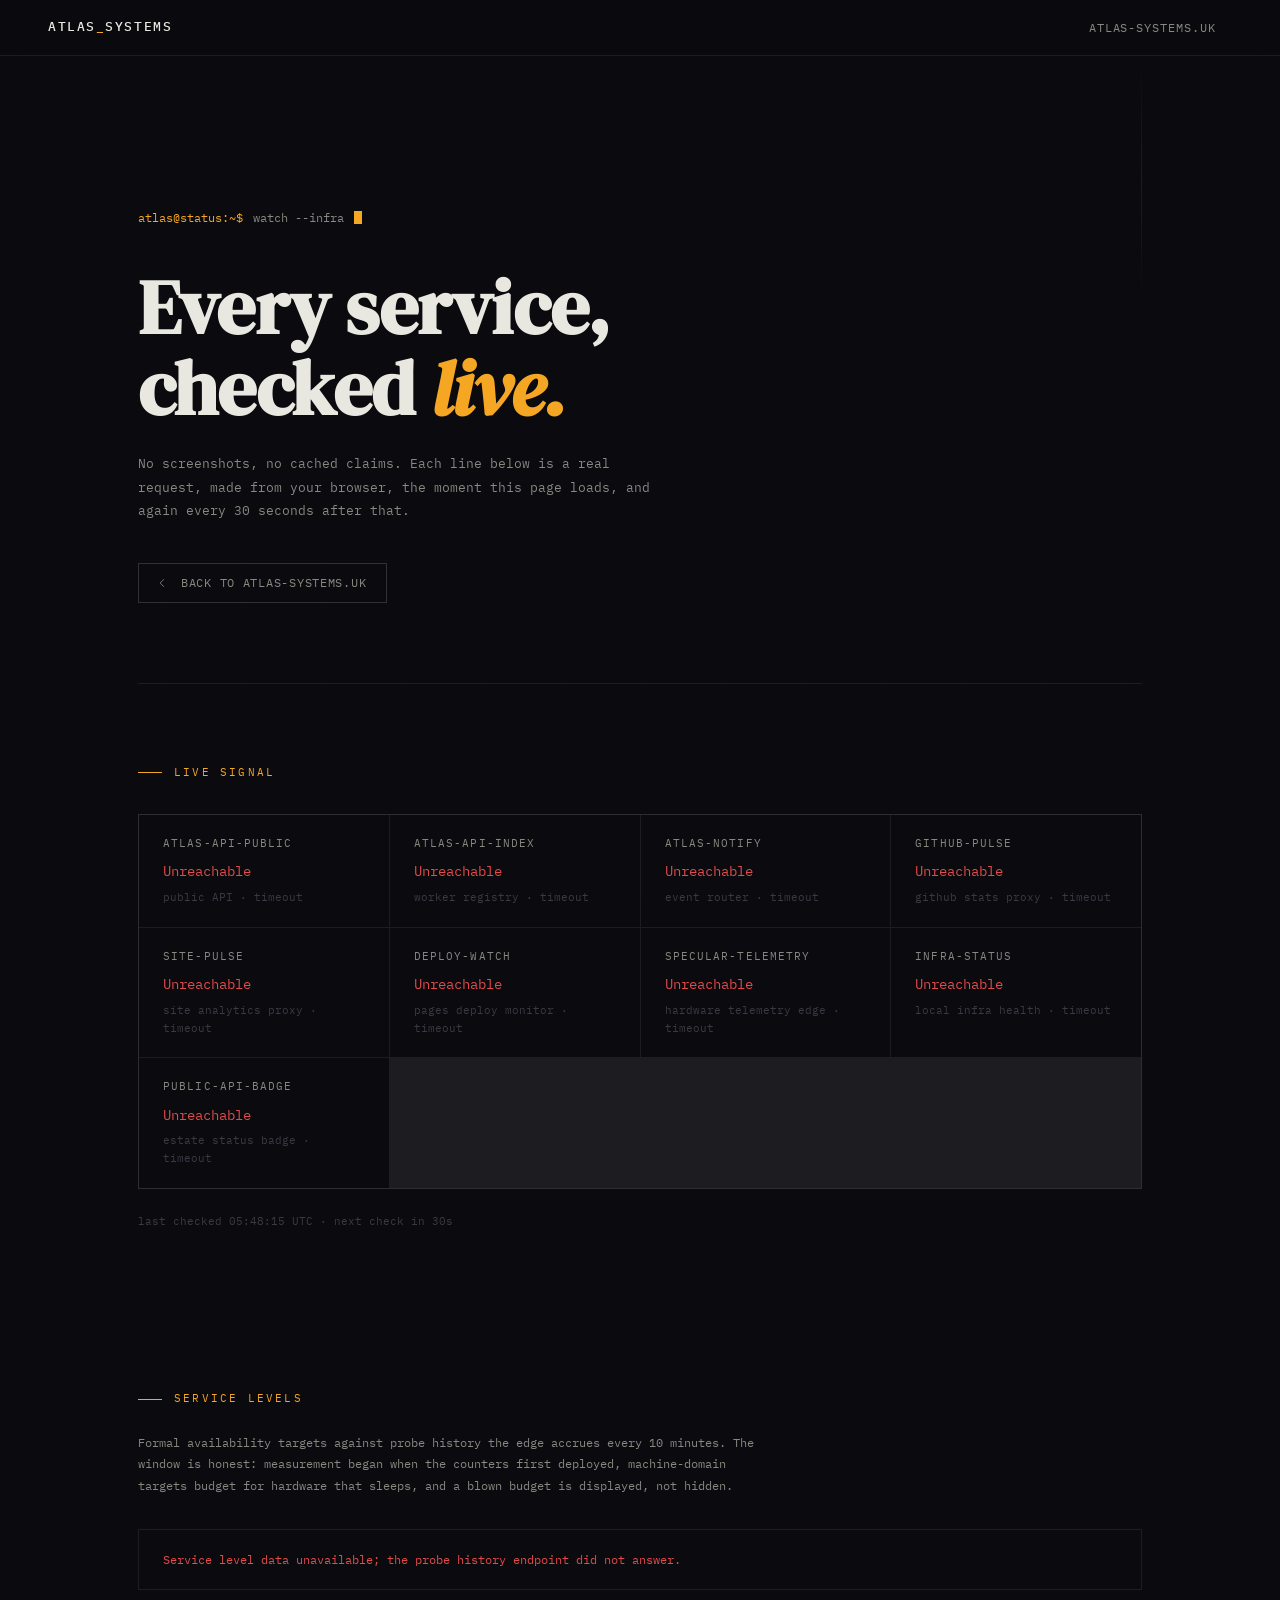
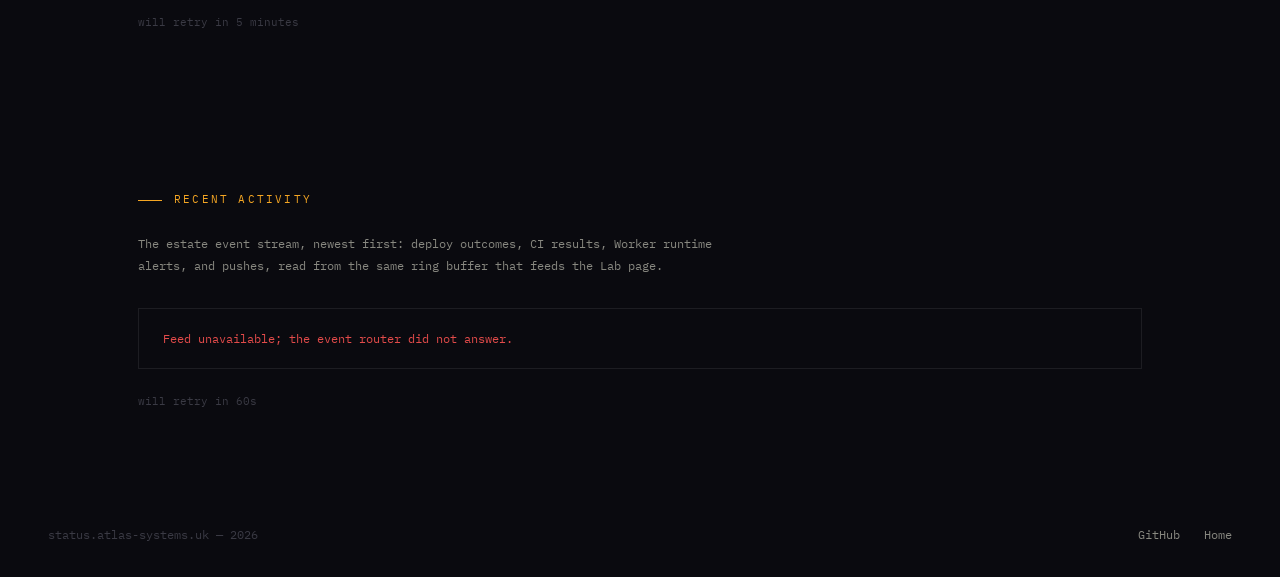
==== index.html @ 11c225ed "Add SLO error budget section and estate activity feed" ====
<!DOCTYPE html>
<html lang="en">
<head>
<meta charset="UTF-8">
<meta name="viewport" content="width=device-width, initial-scale=1.0">
<meta name="description" content="Live status for every Atlas Systems service, checked in your browser, right now.">
<meta name="theme-color" content="#0a0a0f">
<link rel="icon" type="image/png" href="https://raw.githubusercontent.com/AtlasReaper311/AtlasReaper311/main/atlas-icon-dark-32.png">
<title>Atlas Systems // status</title>
<link rel="preconnect" href="https://fonts.googleapis.com">
<link rel="preconnect" href="https://fonts.gstatic.com" crossorigin>
<link href="https://fonts.googleapis.com/css2?family=IBM+Plex+Mono:wght@400;500&family=DM+Serif+Display:ital@0;1&display=swap" rel="stylesheet">
<style>
  *, *::before, *::after { box-sizing: border-box; margin: 0; padding: 0; }

  :root {
    --bg:        #0a0a0f;
    --bg-1:      #111118;
    --bg-2:      #1a1a24;
    --border:    rgba(255,255,255,0.08);
    --border-hi: rgba(255,255,255,0.16);
    --text:      #e8e8e0;
    --text-dim:  #888880;
    --text-faint:#3a3a44;
    --accent:    #f5a623;
    --green:     #4ade80;
    --red:       #e24b4a;
    --mono:      'IBM Plex Mono', monospace;
    --serif:     'DM Serif Display', Georgia, serif;
    --nav-h:     56px;
  }

  html { scroll-behavior: smooth; }

  body {
    background: var(--bg);
    color: var(--text);
    font-family: var(--mono);
    font-size: 14px;
    line-height: 1.6;
    min-height: 100vh;
    overflow-x: hidden;
  }

  /* ── NAV (identical to atlas-systems.uk) ─────── */
  nav {
    position: fixed;
    top: 0; left: 0; right: 0;
    height: var(--nav-h);
    background: rgba(10,10,15,0.85);
    backdrop-filter: blur(12px);
    -webkit-backdrop-filter: blur(12px);
    border-bottom: 1px solid var(--border);
    display: flex;
    align-items: center;
    justify-content: space-between;
    padding: 0 clamp(1.5rem, 5vw, 3rem);
    z-index: 100;
  }

  .nav-wordmark {
    font-family: var(--mono);
    font-weight: 500;
    font-size: 13px;
    letter-spacing: 0.12em;
    color: var(--text);
    text-decoration: none;
    text-transform: uppercase;
  }
  .nav-wordmark span { color: var(--accent); }

  .nav-links { display: flex; gap: 0; list-style: none; }
  .nav-links a {
    display: block;
    padding: 0.35rem 1rem;
    font-size: 12px;
    letter-spacing: 0.08em;
    text-transform: uppercase;
    color: var(--text-dim);
    text-decoration: none;
    transition: color 0.15s;
    position: relative;
  }
  .nav-links a::after {
    content: '';
    position: absolute;
    bottom: -1px; left: 50%; right: 50%;
    height: 1px;
    background: var(--accent);
    transition: left 0.2s, right 0.2s;
  }
  .nav-links a:hover { color: var(--text); }
  .nav-links a:hover::after { left: 1rem; right: 1rem; }

  /* ── MAIN LAYOUT ──────────────────────────────── */
  main {
    max-width: 1100px;
    margin: 0 auto;
    padding: 0 clamp(1.5rem, 5vw, 3rem);
  }

  /* ── HERO (same rhythm as the homepage hero) ──── */
  .hero {
    padding-top: calc(var(--nav-h) + 6rem);
    padding-bottom: 5rem;
    border-bottom: 1px solid var(--border);
    position: relative;
  }
  .hero::after {
    content: '';
    position: absolute;
    top: 0; right: 0;
    width: 1px;
    height: 40%;
    background: linear-gradient(to bottom, transparent, var(--border), transparent);
    pointer-events: none;
  }

  .terminal-line {
    display: flex;
    align-items: center;
    gap: 0.6rem;
    font-size: 12px;
    color: var(--text-dim);
    margin-bottom: 2.5rem;
  }
  .terminal-prompt { color: var(--accent); }
  .cursor {
    display: inline-block;
    width: 8px; height: 13px;
    background: var(--accent);
    vertical-align: middle;
    animation: blink 1.1s step-end infinite;
    margin-left: 1px;
  }
  @keyframes blink { 0%,100%{opacity:1} 50%{opacity:0} }
  @media (prefers-reduced-motion: reduce) { .cursor { animation: none; } }

  .hero-heading {
    font-family: var(--serif);
    font-size: clamp(2.8rem, 6vw, 5rem);
    line-height: 1.05;
    letter-spacing: -0.01em;
    color: var(--text);
    margin-bottom: 1.5rem;
  }
  .hero-heading em { font-style: italic; color: var(--accent); }

  .hero-sub {
    max-width: 540px;
    font-size: 13px;
    color: var(--text-dim);
    line-height: 1.8;
    margin-bottom: 2.5rem;
  }

  .btn {
    display: inline-flex;
    align-items: center;
    gap: 0.5rem;
    padding: 0.6rem 1.25rem;
    font-family: var(--mono);
    font-size: 12px;
    letter-spacing: 0.06em;
    text-transform: uppercase;
    text-decoration: none;
    border: 1px solid var(--border-hi);
    color: var(--text-dim);
    transition: all 0.15s;
  }
  .btn:hover { color: var(--text); background: var(--bg-1); }
  .btn svg { width: 14px; height: 14px; stroke: currentColor; fill: none; stroke-width: 1.5; stroke-linecap: round; stroke-linejoin: round; }

  /* ── SECTION ──────────────────────────────────── */
  .section { padding: 5rem 0; }

  .section-label {
    font-size: 11px;
    letter-spacing: 0.2em;
    text-transform: uppercase;
    color: var(--accent);
    margin-bottom: 1.5rem;
    display: flex;
    align-items: center;
    gap: 0.75rem;
  }
  .section-label::before {
    content: '';
    display: inline-block;
    width: 24px;
    height: 1px;
    background: var(--accent);
  }

  /* ── SIGNAL GRID (same component as the homepage's Live signal) ── */
  .signal-bar {
    display: grid;
    grid-template-columns: repeat(auto-fit, minmax(220px, 1fr));
    gap: 1px;
    background: var(--border);
    border: 1px solid var(--border);
    margin-top: 2rem;
  }
  .signal-cell { background: var(--bg); padding: 1.25rem 1.5rem; }
  .signal-label {
    font-size: 11px;
    letter-spacing: 0.1em;
    text-transform: uppercase;
    color: var(--text-dim);
    margin-bottom: 0.5rem;
  }
  .signal-value { font-size: 14px; font-family: var(--mono); transition: color 0.2s; }
  .signal-value.checking { color: var(--text-dim); }
  .signal-value.ok { color: var(--green); }
  .signal-value.fail { color: var(--red); }
  .signal-caption { font-size: 11px; color: var(--text-faint); margin-top: 0.4rem; }

  .status-footnote {
    margin-top: 1.5rem;
    font-size: 11px;
    color: var(--text-faint);
  }

  /* ── SECTION INTRO (shared by the two sections below) ── */
  .section-intro {
    max-width: 620px;
    font-size: 12px;
    color: var(--text-dim);
    line-height: 1.8;
  }

  /* ── SERVICE LEVELS (SLO / error budget) ──────── */
  .slo-grid { border: 1px solid var(--border); margin-top: 2rem; background: var(--bg); }
  .slo-row {
    display: grid;
    grid-template-columns: minmax(180px, 1.4fr) 80px 130px minmax(170px, 1fr) minmax(150px, 1fr);
    gap: 1rem;
    align-items: center;
    padding: 1rem 1.5rem;
    border-bottom: 1px solid var(--border);
  }
  .slo-row:last-child { border-bottom: none; }
  .slo-row.head {
    background: var(--bg-1);
    font-size: 11px;
    letter-spacing: 0.1em;
    text-transform: uppercase;
    color: var(--text-dim);
    padding-top: 0.6rem;
    padding-bottom: 0.6rem;
  }
  .slo-name { font-size: 13px; color: var(--text); display: block; }
  .slo-sub { display: block; font-size: 11px; color: var(--text-faint); }
  .slo-note-line { display: block; font-size: 11px; color: var(--text-faint); margin-top: 0.35rem; max-width: 260px; }
  .slo-num { font-size: 13px; }
  .slo-num.ok { color: var(--green); }
  .slo-num.warn { color: var(--accent); }
  .slo-num.blown { color: var(--red); }
  .slo-num-cell { display: flex; flex-direction: column; }
  .slo-budget-cell { display: flex; flex-direction: column; gap: 6px; }
  .slo-track { height: 6px; border: 1px solid var(--border); background: var(--bg-1); position: relative; }
  .slo-fill { position: absolute; top: 0; bottom: 0; left: 0; background: var(--green); }
  .slo-fill.warn { background: var(--accent); }
  .slo-fill.blown { background: var(--red); }
  .slo-window { font-size: 11px; color: var(--text-faint); }
  .slo-loading { padding: 1.25rem 1.5rem; font-size: 12px; color: var(--text-faint); }
  .slo-cell-label { display: none; }
  @media (max-width: 760px) {
    .slo-row { grid-template-columns: 1fr; gap: 0.6rem; padding: 1rem 1.25rem; }
    .slo-row.head { display: none; }
    .slo-cell-label {
      display: block;
      font-size: 10px;
      letter-spacing: 0.1em;
      text-transform: uppercase;
      color: var(--text-faint);
      margin-bottom: 2px;
    }
  }

  /* ── RECENT ACTIVITY (atlas-notify ring buffer) ── */
  .activity-feed { border: 1px solid var(--border); margin-top: 2rem; background: var(--bg); }
  .activity-row {
    display: flex;
    gap: 0.9rem;
    align-items: baseline;
    padding: 0.8rem 1.5rem;
    border-bottom: 1px solid var(--border);
  }
  .activity-row:last-child { border-bottom: none; }
  .activity-dot {
    width: 7px; height: 7px;
    border-radius: 50%;
    flex: none;
    align-self: center;
    background: var(--text-faint);
  }
  .activity-dot.success { background: var(--green); }
  .activity-dot.warning { background: var(--accent); }
  .activity-dot.failure { background: var(--red); }
  .activity-time { flex: none; width: 84px; font-size: 11px; color: var(--text-faint); }
  .activity-tag {
    flex: none;
    font-size: 10px;
    letter-spacing: 0.06em;
    text-transform: uppercase;
    color: var(--text-dim);
    border: 1px solid var(--border);
    padding: 1px 6px;
  }
  .activity-text { font-size: 12px; color: var(--text-dim); min-width: 0; overflow-wrap: anywhere; }
  .activity-text strong { color: var(--text); font-weight: 500; }
  .activity-empty, .activity-error { padding: 1.25rem 1.5rem; font-size: 12px; color: var(--text-faint); }
  .activity-error { color: var(--red); }
  @media (max-width: 680px) {
    .activity-row { flex-wrap: wrap; }
    .activity-time { width: auto; }
  }

  /* ── FOOTER (identical to the homepage footer) ── */
  footer {
    padding: 2rem 0;
    display: flex;
    align-items: center;
    justify-content: space-between;
    flex-wrap: wrap;
    gap: 1rem;
    padding-left: clamp(1.5rem,5vw,3rem);
    padding-right: clamp(1.5rem,5vw,3rem);
  }
  .footer-left { font-size: 12px; color: var(--text-faint); }
  .footer-links { display: flex; gap: 1.5rem; list-style: none; }
  .footer-links a { font-size: 12px; color: var(--text-dim); text-decoration: none; transition: color 0.15s; }
  .footer-links a:hover { color: var(--text); }

  /* ── AMBIENT GRID (identical to the homepage) ─── */
  body::before {
    content: '';
    position: fixed;
    inset: 0;
    background-image:
      linear-gradient(var(--text-faint) 1px, transparent 1px),
      linear-gradient(90deg, var(--text-faint) 1px, transparent 1px);
    background-size: 80px 80px;
    opacity: 0.03;
    pointer-events: none;
    z-index: 0;
  }
  main, nav, footer { position: relative; z-index: 1; }

  @media (max-width: 680px) {
    .nav-links { display: none; }
    .hero { padding-top: calc(var(--nav-h) + 3.5rem); }
  }
  @media (max-width: 420px) {
    .hero-heading { font-size: 2.2rem; }
  }
</style>
</head>
<body>

<nav>
  <a href="https://atlas-systems.uk" class="nav-wordmark">Atlas<span>_</span>Systems</a>
  <ul class="nav-links">
    <li><a href="https://atlas-systems.uk">atlas-systems.uk</a></li>
  </ul>
</nav>

<main>
  <section class="hero">
    <div class="terminal-line">
      <span class="terminal-prompt">atlas@status:~$</span>
      <span id="cmd"></span><span class="cursor"></span>
    </div>

    <h1 class="hero-heading">Every service,<br>checked <em>live.</em></h1>

    <p class="hero-sub">
      No screenshots, no cached claims. Each line below is a real request, made from your browser, the moment this page loads, and again every 30 seconds after that.
    </p>

    <a href="https://atlas-systems.uk" class="btn">
      <svg viewBox="0 0 24 24"><polyline points="8 6 2 12 8 18"/></svg>
      Back to atlas-systems.uk
    </a>
  </section>

  <section class="section">
    <div class="section-label">Live signal</div>
    <div class="signal-bar" id="statusGrid"></div>
    <p class="status-footnote" id="footerNote">connecting…</p>
  </section>

  <section class="section">
    <div class="section-label">Service levels</div>
    <p class="section-intro">
      Formal availability targets against probe history the edge accrues every 10 minutes.
      The window is honest: measurement began when the counters first deployed, machine-domain
      targets budget for hardware that sleeps, and a blown budget is displayed, not hidden.
    </p>
    <div class="slo-grid" id="sloGrid">
      <div class="slo-loading">loading service levels…</div>
    </div>
    <p class="status-footnote" id="sloNote">reading probe history…</p>
  </section>

  <section class="section">
    <div class="section-label">Recent activity</div>
    <p class="section-intro">
      The estate event stream, newest first: deploy outcomes, CI results, Worker runtime
      alerts, and pushes, read from the same ring buffer that feeds the Lab page.
    </p>
    <div class="activity-feed" id="activityFeed">
      <div class="activity-empty">loading events…</div>
    </div>
    <p class="status-footnote" id="activityNote">reading event buffer…</p>
  </section>
</main>

<footer>
  <div class="footer-left">status.atlas-systems.uk &mdash; <span id="footer-year"></span></div>
  <ul class="footer-links">
    <li><a href="https://github.com/AtlasReaper311" target="_blank" rel="noopener">GitHub</a></li>
    <li><a href="https://atlas-systems.uk">Home</a></li>
  </ul>
</footer>

<script>
document.getElementById('footer-year').textContent = new Date().getFullYear();

const FALLBACK_SERVICES = [
  { name: "atlas-api-public", sub: "public API", url: "https://api.atlas-systems.uk/v1" },
  { name: "atlas-api-index", sub: "worker registry", url: "https://api.atlas-systems.uk/" },
  { name: "atlas-notify", sub: "event router", url: "https://api.atlas-systems.uk/notify/health" },
  { name: "github-pulse", sub: "github stats proxy", url: "https://api.atlas-systems.uk/pulse" },
  { name: "site-pulse", sub: "site analytics proxy", url: "https://api.atlas-systems.uk/site-pulse/health" },
  { name: "deploy-watch", sub: "pages deploy monitor", url: "https://api.atlas-systems.uk/deploy-watch/latest" },
  { name: "specular-telemetry", sub: "hardware telemetry edge", url: "https://api.atlas-systems.uk/specular" },
  { name: "infra-status", sub: "local infra health", url: "https://api.atlas-systems.uk/v1/infra/status" },
  { name: "public-api-badge", sub: "estate status badge", url: "https://api.atlas-systems.uk/v1/badge/status" }
];

let SERVICES = [...FALLBACK_SERVICES];

async function loadServicesFromRegistry() {
  try {
    const res = await fetch("https://api.atlas-systems.uk/v1/registry", {
      cache: "no-store"
    });

    if (!res.ok) return;

    const data = await res.json();

    const candidates = Array.isArray(data.services)
      ? data.services
      : Array.isArray(data.workers)
        ? data.workers
        : Array.isArray(data.registry)
          ? data.registry
          : [];

    const discovered = candidates
      .map((svc) => {
        const name = svc.name || svc.id || svc.service;
        const metaUrl = svc.meta_url || svc.metaUrl;
        const healthUrl = svc.health_url || svc.healthUrl;
        const url = healthUrl || metaUrl || svc.url;

        if (!name || !url) return null;

        return {
          name,
          sub: svc.description || svc.layer || "registry service",
          url
        };
      })
      .filter(Boolean);

    if (discovered.length > 0) {
      SERVICES = discovered;
    }
  } catch {
    SERVICES = [...FALLBACK_SERVICES];
  }
}

const reducedMotion = window.matchMedia("(prefers-reduced-motion: reduce)").matches;
const cmdEl = document.getElementById("cmd");
const gridEl = document.getElementById("statusGrid");
const noteEl = document.getElementById("footerNote");
const COMMAND = "watch --infra";

function typeCommand(callback) {
  if (reducedMotion) { cmdEl.textContent = COMMAND; callback(); return; }
  let i = 0;
  const interval = setInterval(() => {
    cmdEl.textContent = COMMAND.slice(0, ++i);
    if (i >= COMMAND.length) { clearInterval(interval); setTimeout(callback, 200); }
  }, 45);
}

function buildGrid() {
  gridEl.innerHTML = SERVICES.map((svc, i) => `
    <div class="signal-cell">
      <div class="signal-label">${svc.name}</div>
      <div class="signal-value checking" id="val-${i}">checking…</div>
      <div class="signal-caption" id="cap-${i}">${svc.sub}</div>
    </div>
  `).join("");
}

async function checkService(svc, i) {
  const valEl = document.getElementById("val-" + i);
  const capEl = document.getElementById("cap-" + i);
  const start = performance.now();
  try {
    const controller = new AbortController();
    const timeout = setTimeout(() => controller.abort(), 6000);
    const res = await fetch(svc.url, { signal: controller.signal, cache: "no-store" });
    clearTimeout(timeout);
    const ms = Math.round(performance.now() - start);
    if (res.ok) {
      valEl.textContent = "Operational";
      valEl.className = "signal-value ok";
      capEl.textContent = `${svc.sub} · ${ms}ms`;
    } else {
      valEl.textContent = "Unreachable";
      valEl.className = "signal-value fail";
      capEl.textContent = `${svc.sub} · HTTP ${res.status}`;
    }
  } catch {
    valEl.textContent = "Unreachable";
    valEl.className = "signal-value fail";
    capEl.textContent = `${svc.sub} · timeout`;
  }
}

async function runChecks() {
  await Promise.all(SERVICES.map((svc, i) => checkService(svc, i)));
  const now = new Date();
  noteEl.textContent = `last checked ${now.toUTCString().slice(17, 25)} UTC · next check in 30s`;
}

typeCommand(async () => {
  await loadServicesFromRegistry();
  buildGrid();
  runChecks();
  setInterval(runChecks, 30000);
});


/* .................................................................. */
/* Service levels: error budget burn-down.                            */
/* Targets come from /slo.json (this repo, tunable without touching   */
/* the Worker); counters come from /v1/slo (per-day ok/total buckets  */
/* accrued by atlas-api-public every 10 minutes). The maths happens   */
/* here because both inputs arrive labelled: the window, the start    */
/* date, and every bucket are in the response, so nothing is hidden.  */
/* .................................................................. */

const SLO_API = "https://api.atlas-systems.uk/v1/slo";
const SLO_CONFIG_URL = "/slo.json";
const SLO_POLL_MS = 300000;

const sloGridEl = document.getElementById("sloGrid");
const sloNoteEl = document.getElementById("sloNote");
let sloConfig = null;
let lastSloRendered = false;

function sloLabelled(className, labelText) {
  const cell = document.createElement("div");
  cell.className = className;
  const label = document.createElement("span");
  label.className = "slo-cell-label";
  label.textContent = labelText;
  cell.appendChild(label);
  return cell;
}

function sloValue(cell, text, className) {
  const value = document.createElement("span");
  value.className = className;
  value.textContent = text;
  cell.appendChild(value);
  return value;
}

function sloHeader() {
  const head = document.createElement("div");
  head.className = "slo-row head";
  const labels = ["service", "target", "actual", "error budget", "window"];
  for (const text of labels) {
    const cell = document.createElement("div");
    cell.textContent = text;
    head.appendChild(cell);
  }
  return head;
}

function budgetClass(remaining) {
  if (remaining <= 0) return "blown";
  if (remaining <= 25) return "warn";
  return "ok";
}

function sloRow(cfg, comp, windowDays) {
  const row = document.createElement("div");
  row.className = "slo-row";

  const nameCell = document.createElement("div");
  const name = document.createElement("span");
  name.className = "slo-name";
  name.textContent = cfg.id;
  nameCell.appendChild(name);
  const sub = document.createElement("span");
  sub.className = "slo-sub";
  sub.textContent = cfg.sub;
  nameCell.appendChild(sub);
  if (cfg.note) {
    const note = document.createElement("span");
    note.className = "slo-note-line";
    note.textContent = cfg.note;
    nameCell.appendChild(note);
  }
  row.appendChild(nameCell);

  const targetCell = sloLabelled("slo-num-cell", "target");
  sloValue(targetCell, cfg.target_pct + "%", "slo-num");
  row.appendChild(targetCell);

  const actualCell = sloLabelled("slo-num-cell", "actual");
  const budgetCell = sloLabelled("slo-budget-cell", "error budget");
  const windowCell = sloLabelled("slo-num-cell", "window");

  if (!comp || !comp.total) {
    sloValue(actualCell, "no data yet", "slo-window");
    sloValue(budgetCell, "accrual begins on the next probe pass", "slo-window");
    sloValue(windowCell, "0 of " + windowDays + " days", "slo-window");
  } else {
    const actualPct = (comp.ok / comp.total) * 100;
    const actualClass = actualPct >= cfg.target_pct ? "ok" : "blown";
    sloValue(actualCell, actualPct.toFixed(2) + "%", "slo-num " + actualClass);
    if (Number.isFinite(comp.avg_ms)) {
      sloValue(actualCell, "avg probe " + comp.avg_ms + "ms", "slo-sub");
    }

    /* Budget maths over the observed window: allowed failures are    */
    /* (1 - target) of all probes taken; what is left of that         */
    /* allowance is the remaining budget. Negative means exhausted,   */
    /* and negative is displayed as plainly as healthy.               */
    const allowedBad = comp.total * (1 - cfg.target_pct / 100);
    const actualBad = comp.total - comp.ok;
    let remaining;
    if (allowedBad > 0) {
      remaining = ((allowedBad - actualBad) / allowedBad) * 100;
    } else {
      remaining = actualBad === 0 ? 100 : -100;
    }

    const track = document.createElement("div");
    track.className = "slo-track";
    const fill = document.createElement("div");
    fill.className = "slo-fill " + budgetClass(remaining);
    fill.style.width = Math.max(0, Math.min(100, remaining)) + "%";
    track.appendChild(fill);
    budgetCell.appendChild(track);
    const budgetText = remaining <= 0
      ? "exhausted (" + Math.round(remaining) + "%)"
      : Math.round(remaining) + "% remaining";
    sloValue(budgetCell, budgetText, "slo-num " + budgetClass(remaining));

    const windowText = comp.days_observed >= windowDays
      ? windowDays + " day window"
      : comp.days_observed + " of " + windowDays + " days · since " + comp.first_day;
    sloValue(windowCell, windowText, "slo-window");
  }

  row.appendChild(actualCell);
  row.appendChild(budgetCell);
  row.appendChild(windowCell);
  return row;
}

function renderSlo(data) {
  sloGridEl.innerHTML = "";
  sloGridEl.appendChild(sloHeader());
  const windowDays = data.window_days || sloConfig.window_days;
  for (const cfg of sloConfig.services) {
    const comp = data.components ? data.components[cfg.component] : null;
    sloGridEl.appendChild(sloRow(cfg, comp, windowDays));
  }
  lastSloRendered = true;
  sloNoteEl.textContent = data.measuring_since
    ? "counters accrue every 10 minutes at the edge · measuring since " + String(data.measuring_since).slice(0, 10)
    : "no probe history yet · counters begin with the next edge cron pass";
}

async function pollSlo() {
  try {
    if (!sloConfig) {
      const cfgRes = await fetch(SLO_CONFIG_URL, { cache: "no-store" });
      if (!cfgRes.ok) throw new Error("config " + cfgRes.status);
      sloConfig = await cfgRes.json();
    }
    const res = await fetch(SLO_API, { cache: "no-store" });
    if (!res.ok) throw new Error("api " + res.status);
    renderSlo(await res.json());
  } catch {
    if (lastSloRendered) {
      sloNoteEl.textContent = "data stale; last successful read kept on screen";
      return;
    }
    sloGridEl.innerHTML = "";
    const err = document.createElement("div");
    err.className = "activity-error";
    err.textContent = "Service level data unavailable; the probe history endpoint did not answer.";
    sloGridEl.appendChild(err);
    sloNoteEl.textContent = "will retry in 5 minutes";
  }
}

pollSlo();
setInterval(pollSlo, SLO_POLL_MS);

/* .................................................................. */
/* Recent activity: the atlas-notify ring buffer, newest first.       */
/* Same store the Lab page's Failure feed reads; this view shows all  */
/* levels rather than filtering to warnings and failures. Fifty is    */
/* the endpoint's page ceiling, which suits a recent-activity view;   */
/* older entries fall off and Discord remains the archive.            */
/* .................................................................. */

const ACTIVITY_API = "https://api.atlas-systems.uk/notify/recent";
const ACTIVITY_LIMIT = 50;
const ACTIVITY_POLL_MS = 60000;
const ACTIVITY_LEVELS = { success: true, info: true, warning: true, failure: true };

const activityFeedEl = document.getElementById("activityFeed");
const activityNoteEl = document.getElementById("activityNote");
let lastActivityRendered = false;

function relTime(iso) {
  const t = Date.parse(iso);
  if (!Number.isFinite(t)) return "";
  const diff = Date.now() - t;
  if (diff < 60000) return "just now";
  if (diff < 3600000) return Math.floor(diff / 60000) + "m ago";
  if (diff < 86400000) return Math.floor(diff / 3600000) + "h ago";
  return Math.floor(diff / 86400000) + "d ago";
}

function renderActivity(events) {
  activityFeedEl.innerHTML = "";
  if (!events.length) {
    const empty = document.createElement("div");
    empty.className = "activity-empty";
    empty.textContent = "No events in the recent buffer.";
    activityFeedEl.appendChild(empty);
    return;
  }
  for (const e of events) {
    const row = document.createElement("div");
    row.className = "activity-row";

    const dot = document.createElement("span");
    dot.className = "activity-dot " + (ACTIVITY_LEVELS[e.level] ? e.level : "info");
    row.appendChild(dot);

    const time = document.createElement("span");
    time.className = "activity-time";
    time.textContent = relTime(e.ts);
    time.title = e.ts || "";
    row.appendChild(time);

    const tag = document.createElement("span");
    tag.className = "activity-tag";
    tag.textContent = [e.dialect, e.event].filter(Boolean).join(" · ") || "event";
    row.appendChild(tag);

    const text = document.createElement("span");
    text.className = "activity-text";
    const title = document.createElement("strong");
    title.textContent = e.title || "(untitled event)";
    text.appendChild(title);
    if (e.message) {
      text.appendChild(document.createTextNode(" " + e.message));
    }
    row.appendChild(text);

    activityFeedEl.appendChild(row);
  }
}

async function pollActivity() {
  try {
    const res = await fetch(
      ACTIVITY_API + "?limit=" + ACTIVITY_LIMIT + "&t=" + Date.now(),
      { cache: "no-store" }
    );
    if (!res.ok) throw new Error("feed " + res.status);
    const data = await res.json();
    const events = Array.isArray(data.events) ? data.events : [];
    renderActivity(events);
    lastActivityRendered = true;
    const buffered = Number.isFinite(data.total) ? data.total : events.length;
    activityNoteEl.textContent =
      "showing " + events.length + " of " + buffered + " buffered events · refreshes every 60s";
  } catch {
    if (lastActivityRendered) {
      activityNoteEl.textContent = "feed stale; last successful read kept on screen";
      return;
    }
    activityFeedEl.innerHTML = "";
    const err = document.createElement("div");
    err.className = "activity-error";
    err.textContent = "Feed unavailable; the event router did not answer.";
    activityFeedEl.appendChild(err);
    activityNoteEl.textContent = "will retry in 60s";
  }
}

pollActivity();
setInterval(pollActivity, ACTIVITY_POLL_MS);
</script>
</body>
</html>
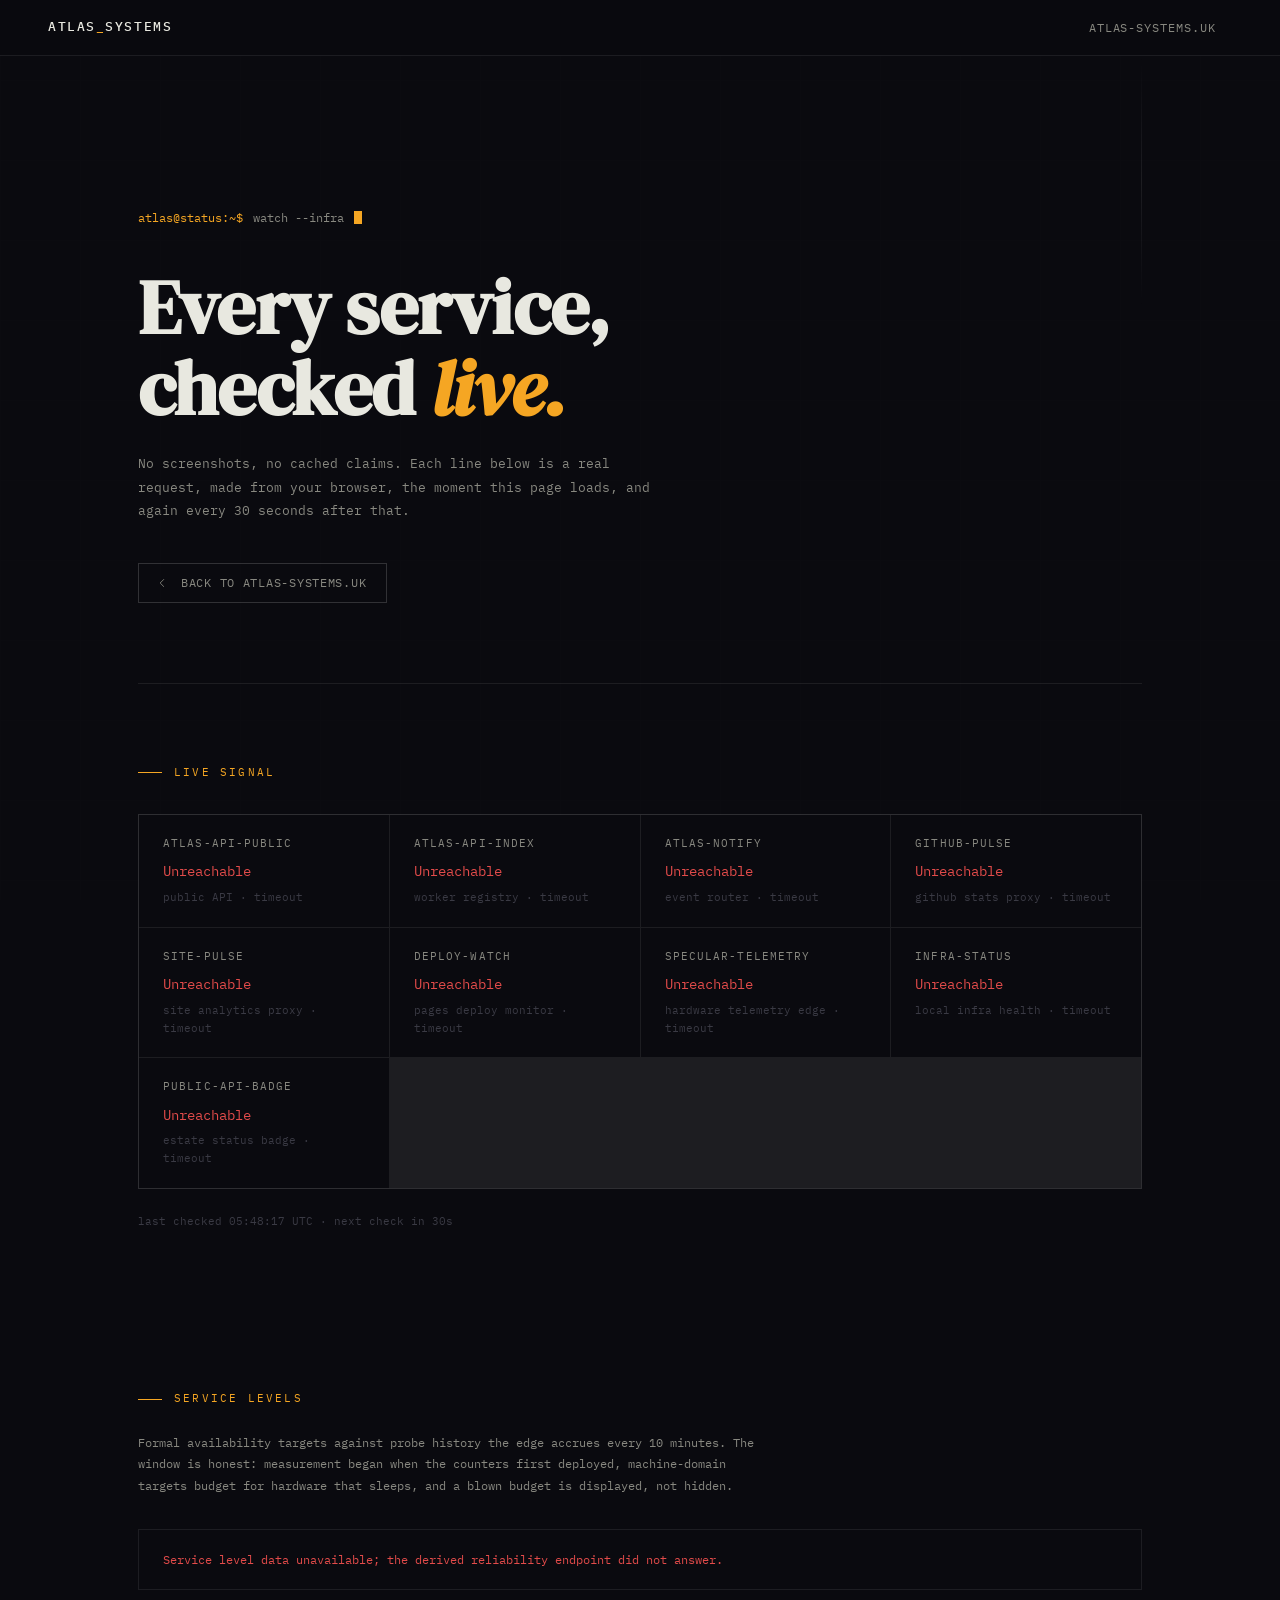
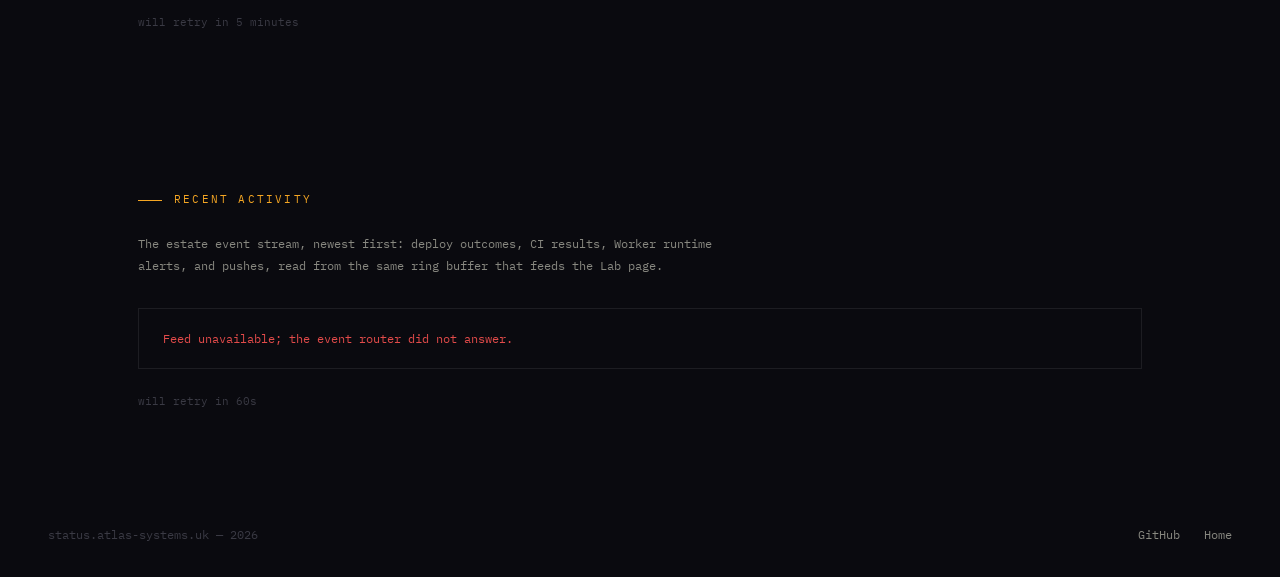
==== commit 0b5164b8: "feat: render derived reliability verdicts on the service-levels grid Calculation authority moves to " ====
--- a/index.html
+++ b/index.html
@@ -262,6 +262,9 @@
   .slo-fill { position: absolute; top: 0; bottom: 0; left: 0; background: var(--green); }
   .slo-fill.warn { background: var(--accent); }
   .slo-fill.blown { background: var(--red); }
+  .slo-fill.muted { background: var(--border); }
+  .slo-num.muted { color: var(--text-faint); }
+  .slo-state { text-transform: lowercase; }
   .slo-window { font-size: 11px; color: var(--text-faint); }
   .slo-loading { padding: 1.25rem 1.5rem; font-size: 12px; color: var(--text-faint); }
   .slo-cell-label { display: none; }
@@ -401,7 +404,7 @@
     <div class="slo-grid" id="sloGrid">
       <div class="slo-loading">loading service levels…</div>
     </div>
-    <p class="status-footnote" id="sloNote">reading probe history…</p>
+    <p class="status-footnote" id="sloNote" role="status">reading derived reliability…</p>
   </section>
 
   <section class="section">
@@ -551,177 +554,12 @@
 
 
 /* .................................................................. */
-/* Service levels: error budget burn-down.                            */
-/* Targets come from /slo.json (this repo, tunable without touching   */
-/* the Worker); counters come from /v1/slo (per-day ok/total buckets  */
-/* accrued by atlas-api-public every 10 minutes). The maths happens   */
-/* here because both inputs arrive labelled: the window, the start    */
-/* date, and every bucket are in the response, so nothing is hidden.  */
+/* Service levels moved to js/reliability.js: the page now renders    */
+/* derived verdicts from /v1/reliability instead of recomputing       */
+/* budgets client-side, so the estate has one budget calculation.     */
+/* slo.json remains the row configuration and is generated from the   */
+/* canonical policy in atlas-infra.                                   */
 /* .................................................................. */
-
-const SLO_API = "https://api.atlas-systems.uk/v1/slo";
-const SLO_CONFIG_URL = "/slo.json";
-const SLO_POLL_MS = 300000;
-
-const sloGridEl = document.getElementById("sloGrid");
-const sloNoteEl = document.getElementById("sloNote");
-let sloConfig = null;
-let lastSloRendered = false;
-
-function sloLabelled(className, labelText) {
-  const cell = document.createElement("div");
-  cell.className = className;
-  const label = document.createElement("span");
-  label.className = "slo-cell-label";
-  label.textContent = labelText;
-  cell.appendChild(label);
-  return cell;
-}
-
-function sloValue(cell, text, className) {
-  const value = document.createElement("span");
-  value.className = className;
-  value.textContent = text;
-  cell.appendChild(value);
-  return value;
-}
-
-function sloHeader() {
-  const head = document.createElement("div");
-  head.className = "slo-row head";
-  const labels = ["service", "target", "actual", "error budget", "window"];
-  for (const text of labels) {
-    const cell = document.createElement("div");
-    cell.textContent = text;
-    head.appendChild(cell);
-  }
-  return head;
-}
-
-function budgetClass(remaining) {
-  if (remaining <= 0) return "blown";
-  if (remaining <= 25) return "warn";
-  return "ok";
-}
-
-function sloRow(cfg, comp, windowDays) {
-  const row = document.createElement("div");
-  row.className = "slo-row";
-
-  const nameCell = document.createElement("div");
-  const name = document.createElement("span");
-  name.className = "slo-name";
-  name.textContent = cfg.id;
-  nameCell.appendChild(name);
-  const sub = document.createElement("span");
-  sub.className = "slo-sub";
-  sub.textContent = cfg.sub;
-  nameCell.appendChild(sub);
-  if (cfg.note) {
-    const note = document.createElement("span");
-    note.className = "slo-note-line";
-    note.textContent = cfg.note;
-    nameCell.appendChild(note);
-  }
-  row.appendChild(nameCell);
-
-  const targetCell = sloLabelled("slo-num-cell", "target");
-  sloValue(targetCell, cfg.target_pct + "%", "slo-num");
-  row.appendChild(targetCell);
-
-  const actualCell = sloLabelled("slo-num-cell", "actual");
-  const budgetCell = sloLabelled("slo-budget-cell", "error budget");
-  const windowCell = sloLabelled("slo-num-cell", "window");
-
-  if (!comp || !comp.total) {
-    sloValue(actualCell, "no data yet", "slo-window");
-    sloValue(budgetCell, "accrual begins on the next probe pass", "slo-window");
-    sloValue(windowCell, "0 of " + windowDays + " days", "slo-window");
-  } else {
-    const actualPct = (comp.ok / comp.total) * 100;
-    const actualClass = actualPct >= cfg.target_pct ? "ok" : "blown";
-    sloValue(actualCell, actualPct.toFixed(2) + "%", "slo-num " + actualClass);
-    if (Number.isFinite(comp.avg_ms)) {
-      sloValue(actualCell, "avg probe " + comp.avg_ms + "ms", "slo-sub");
-    }
-
-    /* Budget maths over the observed window: allowed failures are    */
-    /* (1 - target) of all probes taken; what is left of that         */
-    /* allowance is the remaining budget. Negative means exhausted,   */
-    /* and negative is displayed as plainly as healthy.               */
-    const allowedBad = comp.total * (1 - cfg.target_pct / 100);
-    const actualBad = comp.total - comp.ok;
-    let remaining;
-    if (allowedBad > 0) {
-      remaining = ((allowedBad - actualBad) / allowedBad) * 100;
-    } else {
-      remaining = actualBad === 0 ? 100 : -100;
-    }
-
-    const track = document.createElement("div");
-    track.className = "slo-track";
-    const fill = document.createElement("div");
-    fill.className = "slo-fill " + budgetClass(remaining);
-    fill.style.width = Math.max(0, Math.min(100, remaining)) + "%";
-    track.appendChild(fill);
-    budgetCell.appendChild(track);
-    const budgetText = remaining <= 0
-      ? "exhausted (" + Math.round(remaining) + "%)"
-      : Math.round(remaining) + "% remaining";
-    sloValue(budgetCell, budgetText, "slo-num " + budgetClass(remaining));
-
-    const windowText = comp.days_observed >= windowDays
-      ? windowDays + " day window"
-      : comp.days_observed + " of " + windowDays + " days · since " + comp.first_day;
-    sloValue(windowCell, windowText, "slo-window");
-  }
-
-  row.appendChild(actualCell);
-  row.appendChild(budgetCell);
-  row.appendChild(windowCell);
-  return row;
-}
-
-function renderSlo(data) {
-  sloGridEl.innerHTML = "";
-  sloGridEl.appendChild(sloHeader());
-  const windowDays = data.window_days || sloConfig.window_days;
-  for (const cfg of sloConfig.services) {
-    const comp = data.components ? data.components[cfg.component] : null;
-    sloGridEl.appendChild(sloRow(cfg, comp, windowDays));
-  }
-  lastSloRendered = true;
-  sloNoteEl.textContent = data.measuring_since
-    ? "counters accrue every 10 minutes at the edge · measuring since " + String(data.measuring_since).slice(0, 10)
-    : "no probe history yet · counters begin with the next edge cron pass";
-}
-
-async function pollSlo() {
-  try {
-    if (!sloConfig) {
-      const cfgRes = await fetch(SLO_CONFIG_URL, { cache: "no-store" });
-      if (!cfgRes.ok) throw new Error("config " + cfgRes.status);
-      sloConfig = await cfgRes.json();
-    }
-    const res = await fetch(SLO_API, { cache: "no-store" });
-    if (!res.ok) throw new Error("api " + res.status);
-    renderSlo(await res.json());
-  } catch {
-    if (lastSloRendered) {
-      sloNoteEl.textContent = "data stale; last successful read kept on screen";
-      return;
-    }
-    sloGridEl.innerHTML = "";
-    const err = document.createElement("div");
-    err.className = "activity-error";
-    err.textContent = "Service level data unavailable; the probe history endpoint did not answer.";
-    sloGridEl.appendChild(err);
-    sloNoteEl.textContent = "will retry in 5 minutes";
-  }
-}
-
-pollSlo();
-setInterval(pollSlo, SLO_POLL_MS);
 
 /* .................................................................. */
 /* Recent activity: the atlas-notify ring buffer, newest first.       */
@@ -823,5 +661,9 @@
 pollActivity();
 setInterval(pollActivity, ACTIVITY_POLL_MS);
 </script>
+<script type="module">
+  import { mountServiceLevels } from "./js/reliability.js";
+  mountServiceLevels();
+</script>
 </body>
 </html>
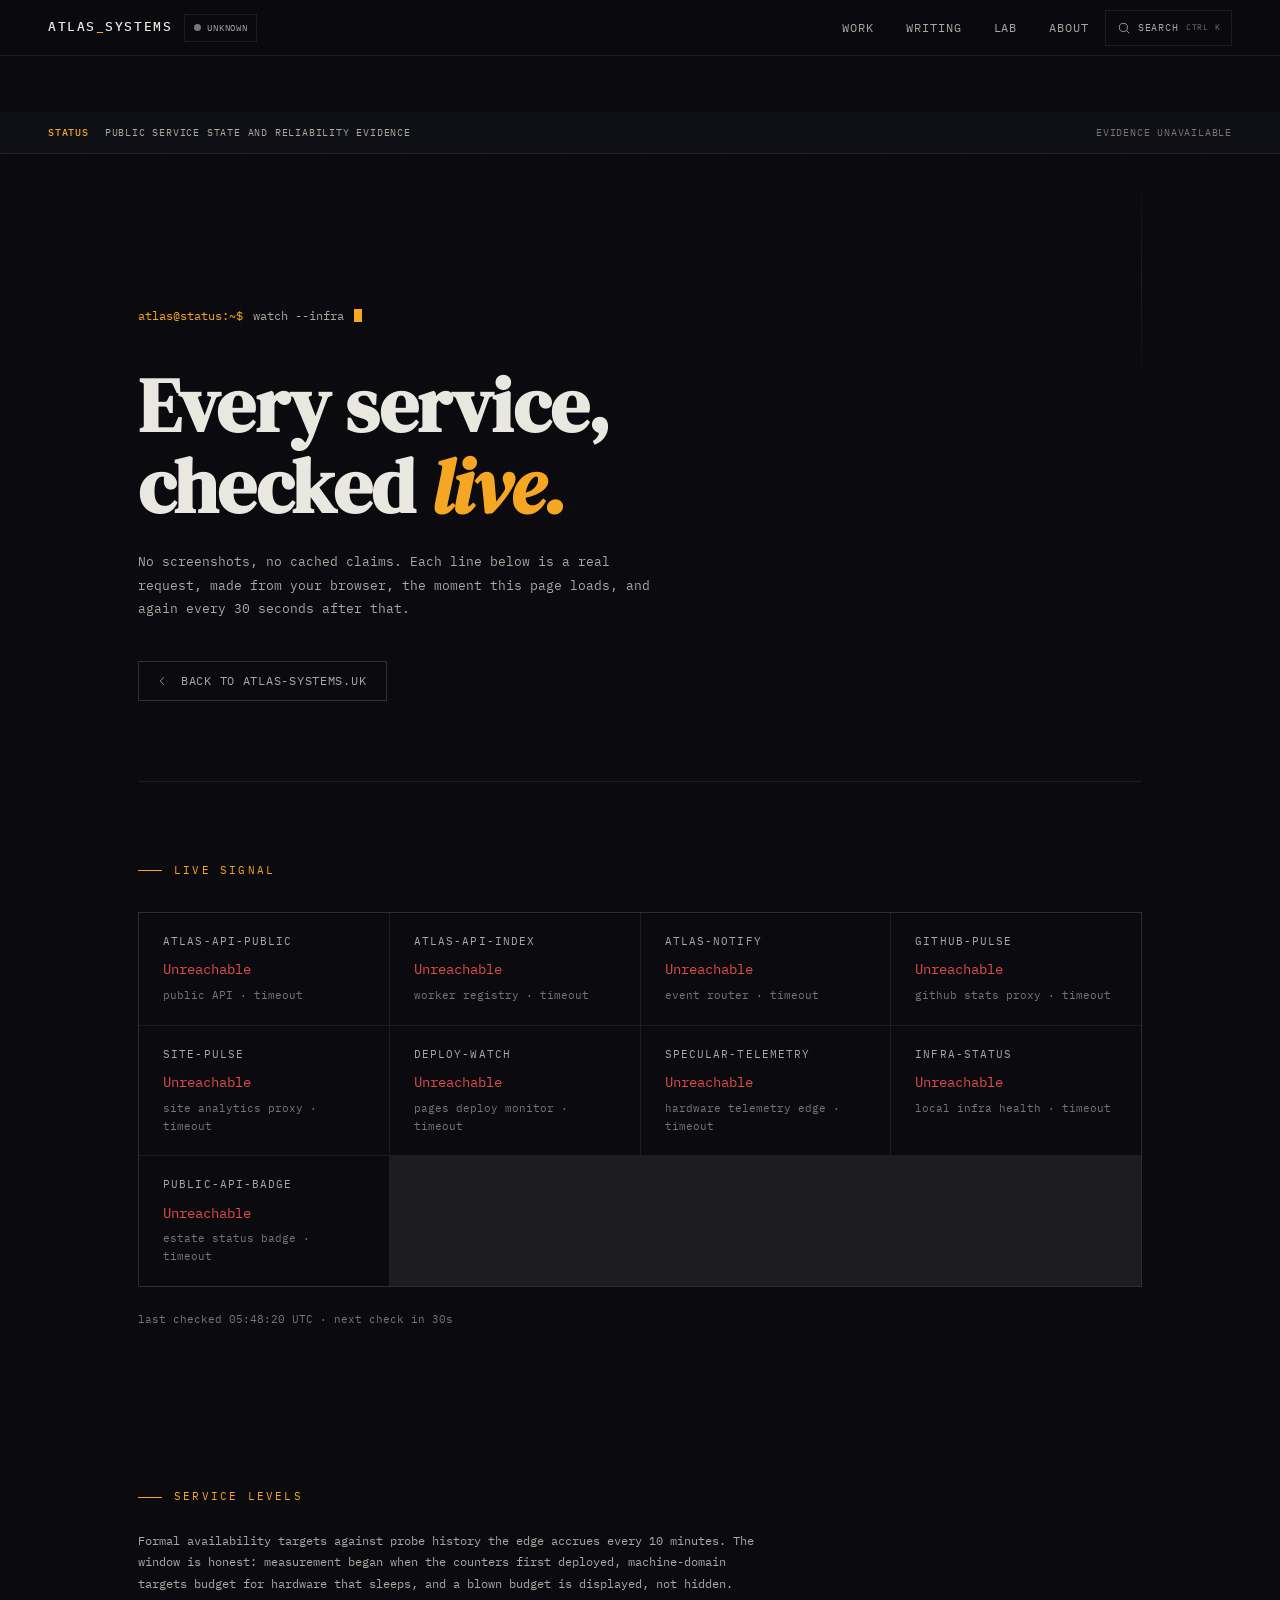
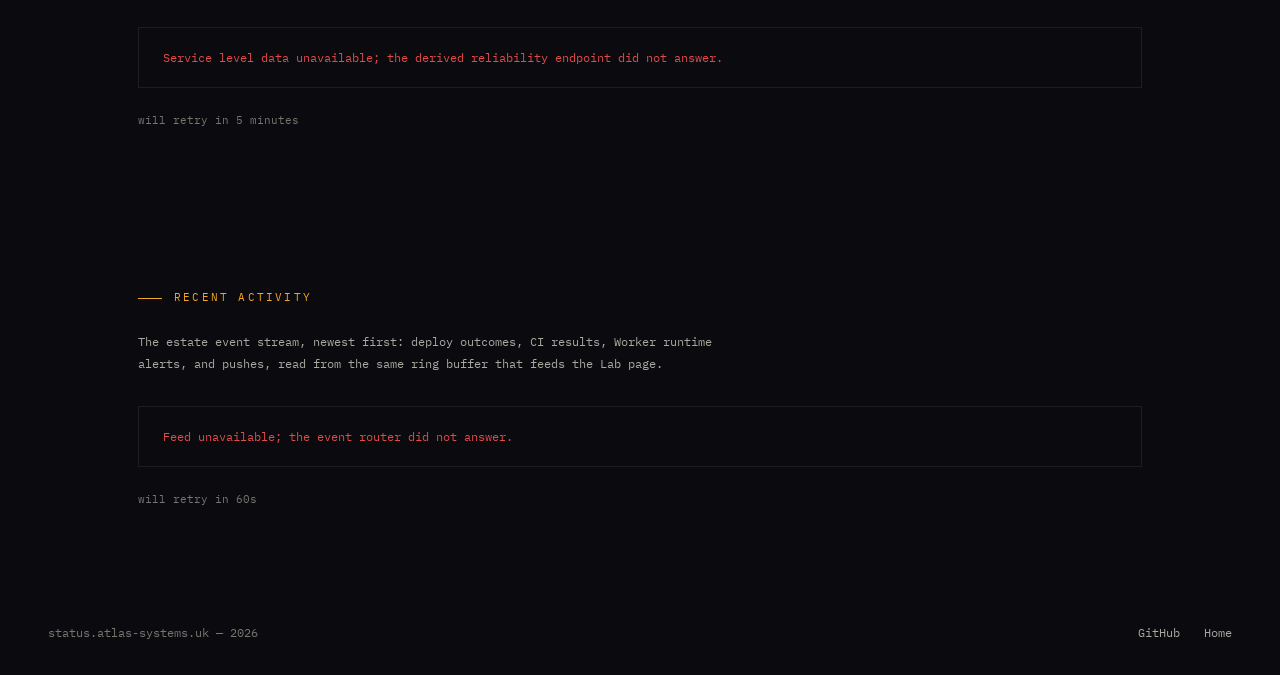
==== commit d73d849e: "Normalize Status title metadata [skip ci]" ====
--- a/index.html
+++ b/index.html
@@ -6,7 +6,9 @@
 <meta name="description" content="Live status for every Atlas Systems service, checked in your browser, right now.">
 <meta name="theme-color" content="#0a0a0f">
 <link rel="icon" type="image/png" href="https://raw.githubusercontent.com/AtlasReaper311/AtlasReaper311/main/atlas-icon-dark-32.png">
-<title>Atlas Systems // status</title>
+<title>Status // Atlas Systems</title>
+<meta property="og:title" content="Status // Atlas Systems">
+<meta name="twitter:title" content="Status // Atlas Systems">
 <link rel="preconnect" href="https://fonts.googleapis.com">
 <link rel="preconnect" href="https://fonts.gstatic.com" crossorigin>
 <link href="https://fonts.googleapis.com/css2?family=IBM+Plex+Mono:wght@400;500&family=DM+Serif+Display:ital@0;1&display=swap" rel="stylesheet">
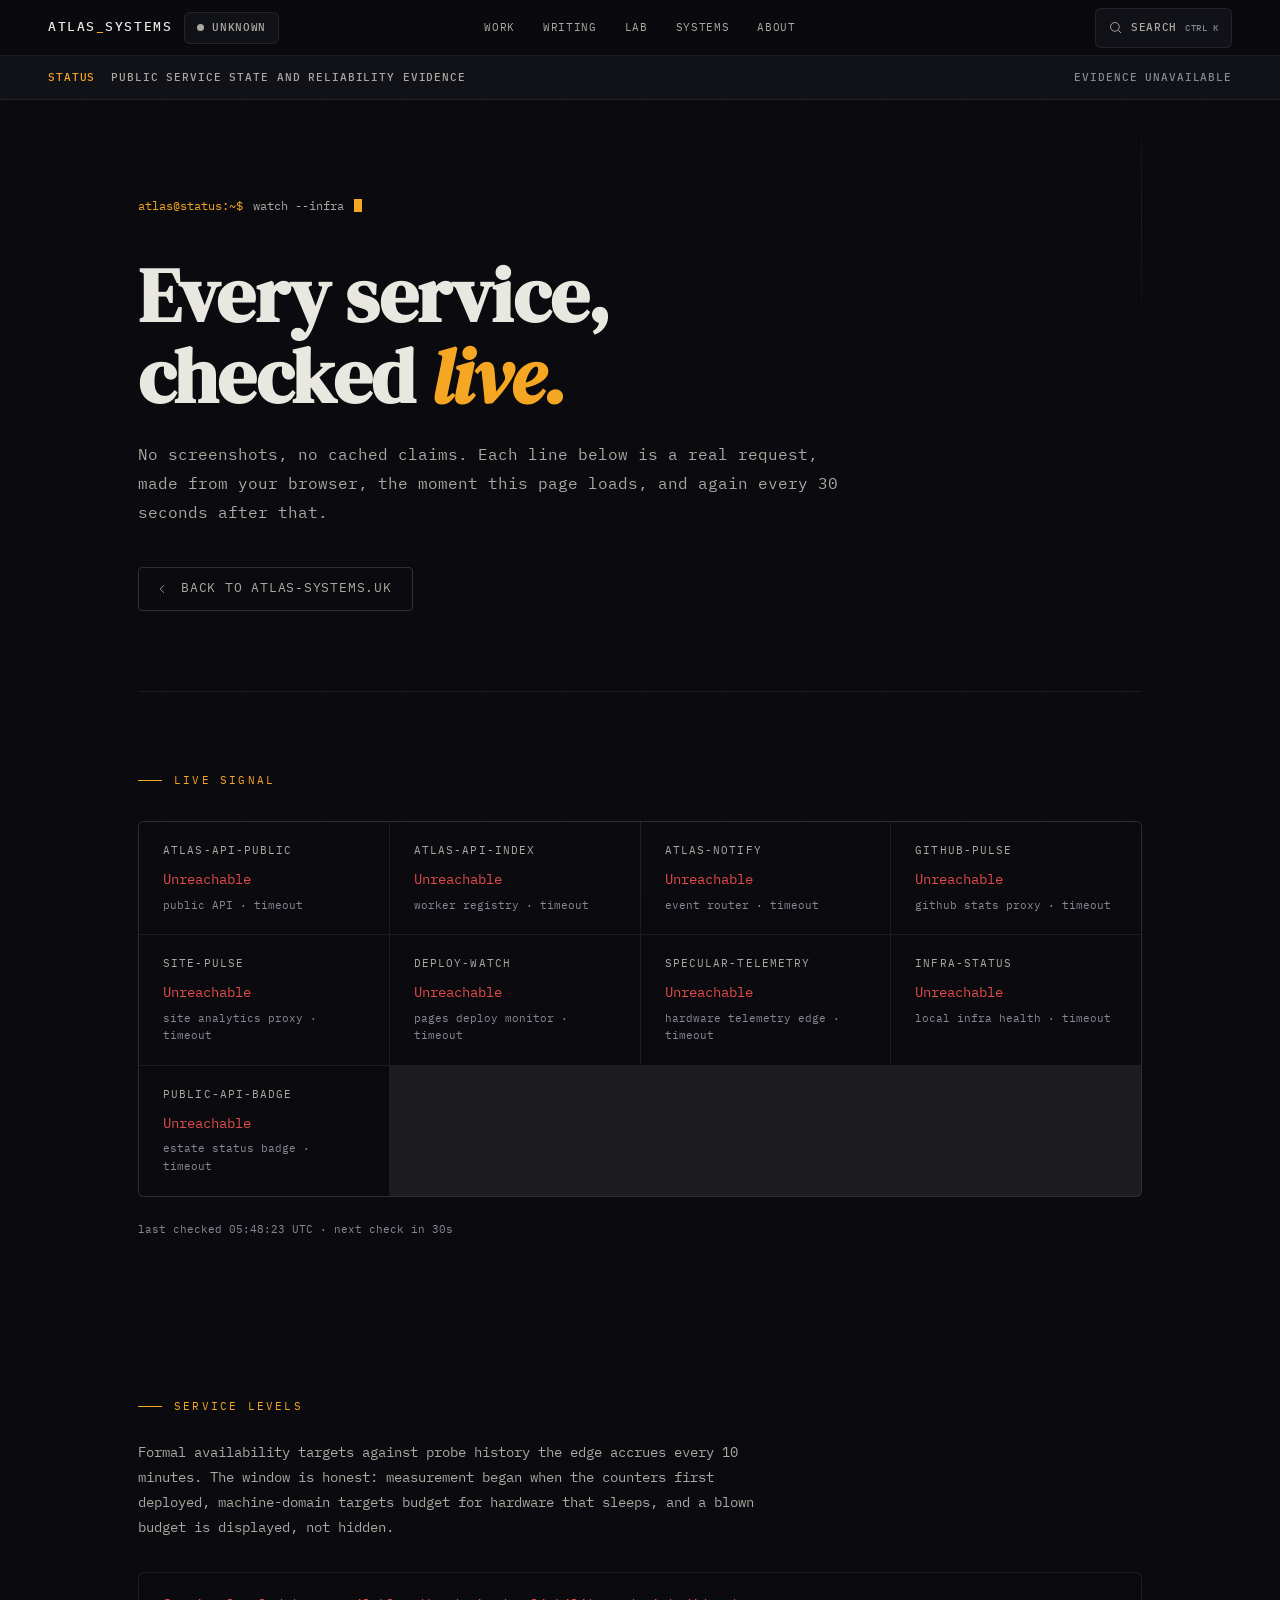
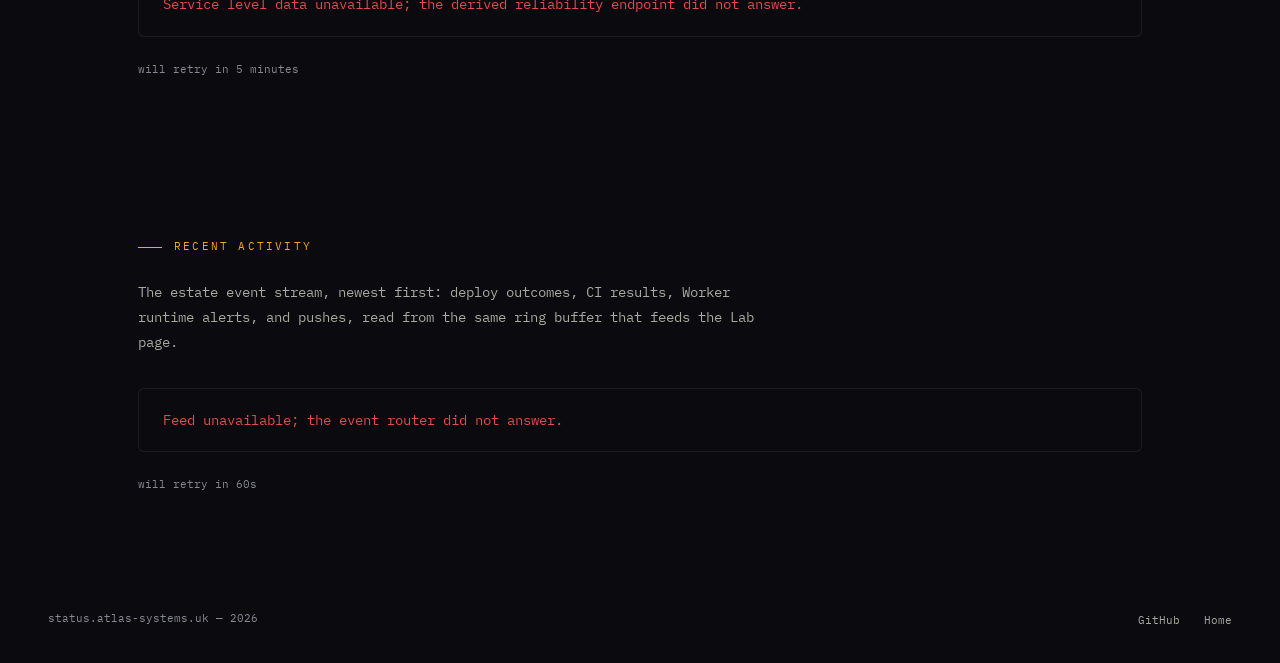
==== commit 53285c37: "feat: migrate Status to Interface V2" ====
--- a/index.html
+++ b/index.html
@@ -3,12 +3,28 @@
 <head>
 <meta charset="UTF-8">
 <meta name="viewport" content="width=device-width, initial-scale=1.0">
-<meta name="description" content="Live status for every Atlas Systems service, checked in your browser, right now.">
+<meta name="description" content="Live public service state, reliability objectives, evidence freshness, and recent Atlas Systems operational activity.">
 <meta name="theme-color" content="#0a0a0f">
-<link rel="icon" type="image/png" href="https://raw.githubusercontent.com/AtlasReaper311/AtlasReaper311/main/atlas-icon-dark-32.png">
 <title>Status // Atlas Systems</title>
+<link rel="canonical" href="https://status.atlas-systems.uk/">
+<link rel="icon" href="/favicon.ico" sizes="any">
+<link rel="icon" type="image/png" href="/favicon-16x16.png" sizes="16x16">
+<link rel="icon" type="image/png" href="/favicon-32x32.png" sizes="32x32">
+<link rel="apple-touch-icon" href="/apple-touch-icon.png" sizes="180x180">
+<link rel="manifest" href="/site.webmanifest">
+<meta property="og:type" content="website">
 <meta property="og:title" content="Status // Atlas Systems">
+<meta property="og:description" content="Live public service state, reliability objectives, evidence freshness, and recent Atlas Systems operational activity.">
+<meta property="og:url" content="https://status.atlas-systems.uk/">
+<meta property="og:site_name" content="Atlas Systems">
+<meta property="og:image" content="https://atlas-systems.uk/og-default.png">
+<meta property="og:image:width" content="1200">
+<meta property="og:image:height" content="630">
+<meta property="og:image:alt" content="Atlas Systems public status and reliability interface">
+<meta name="twitter:card" content="summary_large_image">
 <meta name="twitter:title" content="Status // Atlas Systems">
+<meta name="twitter:description" content="Live public service state, reliability objectives, evidence freshness, and recent Atlas Systems operational activity.">
+<meta name="twitter:image" content="https://atlas-systems.uk/og-default.png">
 <link rel="preconnect" href="https://fonts.googleapis.com">
 <link rel="preconnect" href="https://fonts.gstatic.com" crossorigin>
 <link href="https://fonts.googleapis.com/css2?family=IBM+Plex+Mono:wght@400;500&family=DM+Serif+Display:ital@0;1&display=swap" rel="stylesheet">
@@ -44,22 +60,6 @@
     overflow-x: hidden;
   }
 
-  /* ── NAV (identical to atlas-systems.uk) ─────── */
-  nav {
-    position: fixed;
-    top: 0; left: 0; right: 0;
-    height: var(--nav-h);
-    background: rgba(10,10,15,0.85);
-    backdrop-filter: blur(12px);
-    -webkit-backdrop-filter: blur(12px);
-    border-bottom: 1px solid var(--border);
-    display: flex;
-    align-items: center;
-    justify-content: space-between;
-    padding: 0 clamp(1.5rem, 5vw, 3rem);
-    z-index: 100;
-  }
-
   .nav-wordmark {
     font-family: var(--mono);
     font-weight: 500;
@@ -71,29 +71,6 @@
   }
   .nav-wordmark span { color: var(--accent); }
 
-  .nav-links { display: flex; gap: 0; list-style: none; }
-  .nav-links a {
-    display: block;
-    padding: 0.35rem 1rem;
-    font-size: 12px;
-    letter-spacing: 0.08em;
-    text-transform: uppercase;
-    color: var(--text-dim);
-    text-decoration: none;
-    transition: color 0.15s;
-    position: relative;
-  }
-  .nav-links a::after {
-    content: '';
-    position: absolute;
-    bottom: -1px; left: 50%; right: 50%;
-    height: 1px;
-    background: var(--accent);
-    transition: left 0.2s, right 0.2s;
-  }
-  .nav-links a:hover { color: var(--text); }
-  .nav-links a:hover::after { left: 1rem; right: 1rem; }
-
   /* ── MAIN LAYOUT ──────────────────────────────── */
   main {
     max-width: 1100px;
@@ -103,7 +80,7 @@
 
   /* ── HERO (same rhythm as the homepage hero) ──── */
   .hero {
-    padding-top: calc(var(--nav-h) + 6rem);
+    padding-top: 6rem;
     padding-bottom: 5rem;
     border-bottom: 1px solid var(--border);
     position: relative;
@@ -351,25 +328,65 @@
     pointer-events: none;
     z-index: 0;
   }
-  main, nav, footer { position: relative; z-index: 1; }
+  main, footer { position: relative; z-index: 1; }
 
   @media (max-width: 680px) {
-    .nav-links { display: none; }
-    .hero { padding-top: calc(var(--nav-h) + 3.5rem); }
+    .hero { padding-top: 3.5rem; }
   }
   @media (max-width: 420px) {
     .hero-heading { font-size: 2.2rem; }
   }
 </style>
+<link rel="stylesheet" href="/static/vendor/atlas-interface/v0.1.1/atlas-interface-kit.css">
+<link rel="stylesheet" href="/css/interface-shell.css?v=20260724-interface-v2">
 </head>
-<body>
-
-<nav>
-  <a href="https://atlas-systems.uk" class="nav-wordmark">Atlas<span>_</span>Systems</a>
-  <ul class="nav-links">
-    <li><a href="https://atlas-systems.uk">atlas-systems.uk</a></li>
-  </ul>
-</nav>
+<body data-atlas-bottom-nav="true">
+
+<header class="atlas-global-header status-global-header">
+  <div class="atlas-global-header__identity">
+    <a href="https://atlas-systems.uk/" class="nav-wordmark">Atlas<span>_</span>Systems</a>
+    <a
+      href="https://status.atlas-systems.uk/"
+      class="atlas-status atlas-estate-status"
+      data-atlas-status
+      data-state="checking"
+      aria-current="page"
+      aria-label="Atlas Systems status: Checking"
+    >
+      <span class="atlas-estate-status-dot" aria-hidden="true"></span>
+      <span class="atlas-estate-status-label" data-atlas-status-label>Checking</span>
+    </a>
+  </div>
+  <nav class="atlas-global-header__nav" aria-label="Primary navigation">
+    <a class="atlas-global-header__link" href="https://atlas-systems.uk/work/">Work</a>
+    <a class="atlas-global-header__link" href="https://atlas-systems.uk/writing/">Writing</a>
+    <a class="atlas-global-header__link" href="https://atlas-systems.uk/lab/">Lab</a>
+    <a class="atlas-global-header__link" href="https://atlas-systems.uk/systems/">Systems</a>
+    <a class="atlas-global-header__link" href="https://atlas-systems.uk/about/">About</a>
+  </nav>
+  <div class="atlas-global-header__actions">
+    <button
+      type="button"
+      class="status-search-button"
+      data-estate-search-open
+      aria-label="Search the estate"
+      aria-haspopup="dialog"
+    >
+      <svg viewBox="0 0 24 24" aria-hidden="true">
+        <circle cx="11" cy="11" r="7"></circle>
+        <line x1="21" y1="21" x2="16.2" y2="16.2"></line>
+      </svg>
+      <span>Search</span>
+      <kbd>ctrl k</kbd>
+    </button>
+  </div>
+</header>
+
+<div class="atlas-product-strip status-product-strip">
+  <strong>Status</strong>
+  <span>Public service state and reliability evidence</span>
+  <time id="aggregateCheckedAt">Checking evidence</time>
+</div>
 
 <main>
   <section class="hero">
@@ -429,6 +446,14 @@
     <li><a href="https://atlas-systems.uk">Home</a></li>
   </ul>
 </footer>
+
+<nav class="atlas-bottom-nav status-bottom-nav" aria-label="Mobile navigation">
+  <a href="https://atlas-systems.uk/work/">Work</a>
+  <a href="https://atlas-systems.uk/writing/">Writing</a>
+  <a href="https://atlas-systems.uk/lab/">Lab</a>
+  <a href="https://atlas-systems.uk/systems/">Systems</a>
+  <a href="https://atlas-systems.uk/about/">About</a>
+</nav>
 
 <script>
 document.getElementById('footer-year').textContent = new Date().getFullYear();
--- a/static/vendor/atlas-interface/v0.1.1/atlas-interface-kit.css
+++ b/static/vendor/atlas-interface/v0.1.1/atlas-interface-kit.css
@@ -0,0 +1,182 @@
+/* Atlas Interface Kit v0.1.1 generated tokens. */
+:root {
+  color-scheme: dark;
+  --atlas-bg: #0a0a0f;
+  --atlas-bg-1: #111118;
+  --atlas-bg-2: #1a1a24;
+  --atlas-border: rgba(255,255,255,0.08);
+  --atlas-border-hi: rgba(255,255,255,0.16);
+  --atlas-text: #e8e8e0;
+  --atlas-text-dim: #aaa9a0;
+  --atlas-text-faint: #888894;
+  --atlas-accent: #f5a623;
+  --atlas-accent-hover: #f7b84a;
+  --atlas-accent-dim: rgba(245,166,35,0.12);
+  --atlas-operational: #4ade80;
+  --atlas-degraded: #f5a623;
+  --atlas-unavailable: #e24b4a;
+  --atlas-unknown: #aaa9a0;
+  --atlas-informational: #60a5fa;
+  --atlas-space-1: 4px;
+  --atlas-space-2: 8px;
+  --atlas-space-3: 12px;
+  --atlas-space-4: 16px;
+  --atlas-space-5: 24px;
+  --atlas-space-6: 32px;
+  --atlas-space-7: 48px;
+  --atlas-space-8: 64px;
+  --atlas-space-9: 96px;
+  --atlas-radius-sm: 4px;
+  --atlas-radius-md: 6px;
+  --atlas-radius-lg: 8px;
+  --atlas-control-compact: 32px;
+  --atlas-control-standard: 40px;
+  --atlas-touch-min: 44px;
+  --atlas-card-compact: 16px;
+  --atlas-card-standard: 24px;
+  --atlas-card-editorial: 32px;
+  --atlas-prose: 720px;
+  --atlas-content: 1100px;
+  --atlas-content-wide: 1360px;
+  --atlas-type-tiny: 9px;
+  --atlas-type-meta: 11px;
+  --atlas-type-supporting: 14px;
+  --atlas-type-body: 16px;
+  --atlas-type-title: 42px;
+  --atlas-motion-fast: 120ms;
+  --atlas-motion-standard: 180ms;
+  --atlas-motion-reveal: 240ms;
+  --atlas-easing-standard: cubic-bezier(0.2, 0, 0, 1);
+  --atlas-easing-emphasized: cubic-bezier(0.2, 0, 0, 1.2);
+  --atlas-breakpoint-mobile: 640px;
+  --atlas-breakpoint-tablet: 768px;
+  --atlas-breakpoint-desktop: 1024px;
+  --atlas-breakpoint-wide: 1440px;
+  --atlas-z-base: 0;
+  --atlas-z-sticky: 100;
+  --atlas-z-overlay: 200;
+  --atlas-z-dialog: 300;
+  --atlas-z-toast: 400;
+  --atlas-shadow-floating: 0 16px 48px rgba(0,0,0,0.32);
+  --atlas-shadow-flagship: 0 0 48px rgba(245,166,35,0.12);
+  --atlas-font-display: 'DM Serif Display', Georgia, serif;
+  --atlas-font-body: 'IBM Plex Mono', monospace;
+}
+/* Atlas Interface Kit v0.1.1 component foundations. */
+.atlas-global-header {
+  position: sticky;
+  top: 0;
+  z-index: var(--atlas-z-sticky);
+  min-height: 56px;
+  display: grid;
+  grid-template-columns: minmax(0, 1fr) auto minmax(0, 1fr);
+  align-items: center;
+  gap: var(--atlas-space-4);
+  border-bottom: 1px solid var(--atlas-border);
+  padding-inline: var(--atlas-space-5);
+  background: color-mix(in srgb, var(--atlas-bg) 94%, transparent);
+  backdrop-filter: blur(14px);
+}
+
+.atlas-global-header__identity,
+.atlas-global-header__nav,
+.atlas-global-header__actions {
+  display: flex;
+  align-items: center;
+  gap: var(--atlas-space-3);
+}
+
+.atlas-global-header__actions { justify-content: flex-end; }
+.atlas-global-header__nav { justify-content: center; }
+.atlas-global-header__link { min-height: var(--atlas-touch-min); display: inline-flex; align-items: center; padding-inline: var(--atlas-space-3); color: var(--atlas-text-dim); text-decoration: none; }
+.atlas-global-header__link[aria-current='page'] { color: var(--atlas-text); }
+
+.atlas-product-strip {
+  display: flex;
+  align-items: center;
+  justify-content: space-between;
+  gap: var(--atlas-space-4);
+  border-bottom: 1px solid var(--atlas-border);
+  padding: var(--atlas-space-3) var(--atlas-space-5);
+  background: var(--atlas-bg-1);
+}
+
+.atlas-page-intro { max-width: var(--atlas-content); margin-inline: auto; padding: var(--atlas-space-8) var(--atlas-space-5) var(--atlas-space-7); }
+.atlas-page-intro__eyebrow { margin: 0 0 var(--atlas-space-3); color: var(--atlas-accent); font: 500 var(--atlas-type-meta)/1.4 var(--atlas-font-body); letter-spacing: 0.1em; text-transform: uppercase; }
+.atlas-page-intro__title { margin: 0; color: var(--atlas-text); font: 400 clamp(2.25rem, 6vw, 4.5rem)/0.98 var(--atlas-font-display); }
+.atlas-page-intro__purpose { max-width: var(--atlas-prose); margin: var(--atlas-space-5) 0 0; color: var(--atlas-text-dim); font: 400 var(--atlas-type-body)/1.75 var(--atlas-font-body); }
+
+.atlas-section-heading { display: flex; align-items: end; justify-content: space-between; gap: var(--atlas-space-5); margin-block: var(--atlas-space-7) var(--atlas-space-5); }
+.atlas-section-heading__title { margin: 0; color: var(--atlas-text); font: 400 clamp(1.75rem, 3vw, 2.5rem)/1.05 var(--atlas-font-display); }
+.atlas-section-heading__detail { max-width: var(--atlas-prose); margin: 0; color: var(--atlas-text-dim); font: 400 var(--atlas-type-supporting)/1.7 var(--atlas-font-body); }
+
+.atlas-button { min-height: var(--atlas-control-standard); display: inline-flex; align-items: center; justify-content: center; gap: var(--atlas-space-2); border: 1px solid var(--atlas-border-hi); border-radius: var(--atlas-radius-sm); padding: 0 var(--atlas-space-4); color: var(--atlas-text); background: var(--atlas-bg-2); font: 500 0.8125rem/1 var(--atlas-font-body); text-decoration: none; cursor: pointer; transition: border-color var(--atlas-motion-standard) var(--atlas-easing-standard), background var(--atlas-motion-standard) var(--atlas-easing-standard), transform var(--atlas-motion-standard) var(--atlas-easing-standard); }
+.atlas-button:hover { border-color: var(--atlas-accent); }
+.atlas-button--primary { border-color: var(--atlas-accent); background: var(--atlas-accent); color: var(--atlas-bg); }
+.atlas-button--primary:hover { background: var(--atlas-accent-hover); }
+.atlas-button--secondary { background: var(--atlas-bg-1); }
+.atlas-text-action { min-height: var(--atlas-touch-min); display: inline-flex; align-items: center; color: var(--atlas-accent); font: 500 0.8125rem/1.4 var(--atlas-font-body); text-decoration-thickness: 1px; text-underline-offset: 0.25em; }
+
+.atlas-badge,
+.atlas-status { display: inline-flex; min-height: 24px; align-items: center; gap: var(--atlas-space-2); border: 1px solid var(--atlas-border); border-radius: 999px; padding: 0 var(--atlas-space-3); color: var(--atlas-text-dim); background: var(--atlas-bg-2); font: 500 0.6875rem/1 var(--atlas-font-body); letter-spacing: 0.06em; text-transform: uppercase; }
+.atlas-badge--type { border-color: var(--atlas-border-hi); }
+.atlas-badge--maturity { color: var(--atlas-accent); background: var(--atlas-accent-dim); }
+.atlas-status[data-state='operational'] { color: var(--atlas-operational); }
+.atlas-status[data-state='degraded'] { color: var(--atlas-degraded); }
+.atlas-status[data-state='unavailable'] { color: var(--atlas-unavailable); }
+.atlas-status[data-state='unknown'] { color: var(--atlas-unknown); }
+
+.atlas-card { border: 1px solid var(--atlas-border); border-radius: var(--atlas-radius-md); background: var(--atlas-bg-1); padding: var(--atlas-card-standard); }
+.atlas-card--editorial { padding: var(--atlas-card-editorial); }
+.atlas-card--data { background: var(--atlas-bg-2); }
+.atlas-card--interactive { transition: border-color var(--atlas-motion-standard) var(--atlas-easing-standard), transform var(--atlas-motion-standard) var(--atlas-easing-standard), box-shadow var(--atlas-motion-standard) var(--atlas-easing-standard); }
+.atlas-card--interactive:hover { border-color: var(--atlas-border-hi); transform: translateY(-1px); }
+.atlas-card--flagship { box-shadow: var(--atlas-shadow-flagship); }
+
+.atlas-metric-grid { display: grid; grid-template-columns: repeat(auto-fit, minmax(150px, 1fr)); gap: var(--atlas-space-3); }
+.atlas-metric { border: 1px solid var(--atlas-border); border-radius: var(--atlas-radius-sm); padding: var(--atlas-card-compact); background: var(--atlas-bg-2); }
+.atlas-metric__value { margin: 0; color: var(--atlas-text); font: 500 1.5rem/1.15 var(--atlas-font-body); }
+.atlas-metric__label { margin: var(--atlas-space-2) 0 0; color: var(--atlas-text-faint); font: 500 var(--atlas-type-meta)/1.4 var(--atlas-font-body); text-transform: uppercase; }
+
+.atlas-tag-list { display: flex; flex-wrap: wrap; gap: var(--atlas-space-2); margin: 0; padding: 0; list-style: none; }
+.atlas-tag-list > * { border: 1px solid var(--atlas-border); border-radius: 999px; padding: var(--atlas-space-1) var(--atlas-space-3); color: var(--atlas-text-dim); background: var(--atlas-bg-2); font: 500 var(--atlas-type-meta)/1.4 var(--atlas-font-body); }
+
+.atlas-filter-bar { display: flex; flex-wrap: wrap; align-items: center; gap: var(--atlas-space-2); border-block: 1px solid var(--atlas-border); padding-block: var(--atlas-space-3); }
+
+.atlas-table-wrap { max-width: 100%; overflow-x: auto; border: 1px solid var(--atlas-border); border-radius: var(--atlas-radius-md); }
+.atlas-table-wrap table { width: 100%; border-collapse: collapse; }
+.atlas-table-wrap th,
+.atlas-table-wrap td { border-bottom: 1px solid var(--atlas-border); padding: var(--atlas-space-3) var(--atlas-space-4); text-align: left; }
+
+.atlas-search-dialog { width: min(720px, calc(100vw - 32px)); max-height: min(720px, calc(100vh - 32px)); overflow: auto; border: 1px solid var(--atlas-border-hi); border-radius: var(--atlas-radius-lg); padding: 0; color: var(--atlas-text); background: var(--atlas-bg-1); box-shadow: var(--atlas-shadow-floating); }
+.atlas-search-dialog::backdrop { background: rgba(10,10,15,0.78); backdrop-filter: blur(6px); }
+
+.atlas-state { border: 1px solid var(--atlas-border); border-radius: var(--atlas-radius-md); padding: var(--atlas-card-standard); background: var(--atlas-bg-1); }
+.atlas-state__title { margin: 0; color: var(--atlas-text); font: 500 0.875rem/1.4 var(--atlas-font-body); }
+.atlas-state__detail { margin: var(--atlas-space-3) 0 0; color: var(--atlas-text-dim); font: 400 var(--atlas-type-supporting)/1.7 var(--atlas-font-body); }
+.atlas-state[data-state='loading'] { border-color: var(--atlas-informational); }
+.atlas-state[data-state='empty'] { border-color: var(--atlas-border-hi); }
+.atlas-state[data-state='unavailable'],
+.atlas-state[data-state='error'] { border-color: var(--atlas-unavailable); }
+.atlas-state[data-state='unknown'] { border-color: var(--atlas-unknown); }
+
+.atlas-footer { max-width: var(--atlas-content); margin: var(--atlas-space-9) auto 0; border-top: 1px solid var(--atlas-border); padding: var(--atlas-space-6) var(--atlas-space-5) var(--atlas-space-8); color: var(--atlas-text-faint); font: 400 var(--atlas-type-meta)/1.6 var(--atlas-font-body); }
+
+.atlas-bottom-nav { display: none; }
+
+:where(a, button, input, select, textarea, [tabindex]):focus-visible { outline: 2px solid var(--atlas-accent); outline-offset: 3px; }
+
+@media (max-width: 767px) {
+  .atlas-global-header { grid-template-columns: 1fr auto; padding-inline: var(--atlas-space-4); }
+  .atlas-global-header__nav { display: none; }
+  .atlas-page-intro { padding: var(--atlas-space-7) var(--atlas-space-4) var(--atlas-space-6); }
+  .atlas-section-heading { align-items: start; flex-direction: column; }
+  .atlas-bottom-nav { position: fixed; inset: auto 0 0; z-index: var(--atlas-z-sticky); min-height: 64px; display: grid; grid-template-columns: repeat(5, minmax(0, 1fr)); border-top: 1px solid var(--atlas-border); background: var(--atlas-bg-1); }
+  .atlas-bottom-nav a { min-height: 64px; display: flex; align-items: center; justify-content: center; color: var(--atlas-text-dim); font: 500 var(--atlas-type-meta)/1.2 var(--atlas-font-body); text-decoration: none; }
+  .atlas-bottom-nav a[aria-current='page'] { color: var(--atlas-accent); }
+  [data-atlas-bottom-nav='true'] { padding-bottom: calc(64px + env(safe-area-inset-bottom)); }
+}
+
+@media (prefers-reduced-motion: reduce) {
+  *, *::before, *::after { scroll-behavior: auto !important; animation-duration: 0.01ms !important; animation-iteration-count: 1 !important; transition-duration: 0.01ms !important; }
+}
--- a/css/interface-shell.css
+++ b/css/interface-shell.css
@@ -0,0 +1,448 @@
+:root {
+  --bg: var(--atlas-bg);
+  --bg-1: var(--atlas-bg-1);
+  --bg-2: var(--atlas-bg-2);
+  --border: var(--atlas-border);
+  --border-hi: var(--atlas-border-hi);
+  --text: var(--atlas-text);
+  --text-dim: var(--atlas-text-dim);
+  --text-faint: var(--atlas-text-faint);
+  --accent: var(--atlas-accent);
+  --green: var(--atlas-operational);
+  --red: var(--atlas-unavailable);
+  --mono: var(--atlas-font-body);
+  --serif: var(--atlas-font-display);
+  --nav-h: 56px;
+  --atlas-focus: var(--atlas-accent);
+}
+
+html {
+  scroll-padding-top: calc(var(--nav-h) + var(--atlas-space-5));
+}
+
+body {
+  font-size: var(--atlas-type-body);
+}
+
+.status-global-header {
+  position: sticky;
+  top: 0;
+  width: 100%;
+  min-height: var(--nav-h);
+  padding-inline: clamp(var(--atlas-space-4), 4vw, var(--atlas-space-7));
+  background: rgba(10, 10, 15, 0.96);
+}
+
+.status-global-header .atlas-global-header__identity {
+  min-width: 0;
+}
+
+.nav-wordmark {
+  flex: none;
+}
+
+.status-global-header .atlas-global-header__nav {
+  gap: var(--atlas-space-3);
+}
+
+.status-global-header .atlas-global-header__link {
+  padding-inline: var(--atlas-space-2);
+  font-size: var(--atlas-type-meta);
+  letter-spacing: 0.06em;
+  text-transform: uppercase;
+}
+
+.atlas-estate-status {
+  min-height: var(--atlas-control-compact);
+  padding-inline: var(--atlas-space-3);
+  border-radius: var(--atlas-radius-md);
+  background: var(--atlas-bg-1);
+  text-decoration: none;
+}
+
+.atlas-estate-status-dot {
+  width: 7px;
+  height: 7px;
+  flex: 0 0 7px;
+  border-radius: 50%;
+  background: var(--atlas-unknown);
+}
+
+.atlas-estate-status[data-state="operational"] {
+  color: var(--atlas-operational);
+}
+
+.atlas-estate-status[data-state="operational"] .atlas-estate-status-dot {
+  background: var(--atlas-operational);
+  box-shadow: 0 0 0 3px rgba(74, 222, 128, 0.12);
+}
+
+.atlas-estate-status[data-state="degraded"] {
+  color: var(--atlas-degraded);
+}
+
+.atlas-estate-status[data-state="degraded"] .atlas-estate-status-dot,
+.atlas-estate-status[data-state="checking"] .atlas-estate-status-dot {
+  background: var(--atlas-degraded);
+  box-shadow: 0 0 0 3px rgba(245, 166, 35, 0.12);
+}
+
+.atlas-estate-status[data-state="unavailable"] {
+  color: var(--atlas-unavailable);
+}
+
+.atlas-estate-status[data-state="unavailable"] .atlas-estate-status-dot {
+  background: var(--atlas-unavailable);
+  box-shadow: 0 0 0 3px rgba(226, 75, 74, 0.12);
+}
+
+.atlas-estate-status[data-state="unknown"] {
+  color: var(--atlas-unknown);
+}
+
+.status-search-button {
+  display: inline-flex;
+  min-height: var(--atlas-control-standard);
+  align-items: center;
+  gap: var(--atlas-space-2);
+  padding-inline: var(--atlas-space-3);
+  border: 1px solid var(--atlas-border);
+  border-radius: var(--atlas-radius-md);
+  background: var(--atlas-bg-1);
+  color: var(--atlas-text-dim);
+  font: 500 var(--atlas-type-meta)/1 var(--atlas-font-body);
+  letter-spacing: 0.06em;
+  text-transform: uppercase;
+  cursor: pointer;
+}
+
+.status-search-button:hover,
+.status-search-button:focus-visible {
+  border-color: var(--atlas-border-hi);
+  color: var(--atlas-text);
+}
+
+.status-search-button svg {
+  width: 15px;
+  height: 15px;
+  fill: none;
+  stroke: currentcolor;
+  stroke-width: 1.5;
+}
+
+.status-search-button kbd {
+  color: var(--atlas-text-faint);
+  font: inherit;
+  font-size: var(--atlas-type-tiny);
+}
+
+.status-product-strip {
+  position: relative;
+  z-index: var(--atlas-z-base);
+  display: grid;
+  grid-template-columns: auto minmax(0, 1fr) auto;
+  min-height: 44px;
+  padding-inline: clamp(var(--atlas-space-4), 4vw, var(--atlas-space-7));
+  color: var(--atlas-text-dim);
+  font: 500 var(--atlas-type-meta)/1.4 var(--atlas-font-body);
+  letter-spacing: 0.08em;
+  text-transform: uppercase;
+}
+
+.status-product-strip strong {
+  color: var(--atlas-accent);
+  font-weight: 500;
+}
+
+.status-product-strip time {
+  color: var(--atlas-text-faint);
+}
+
+.hero {
+  padding-top: var(--atlas-space-9);
+}
+
+.hero-sub {
+  max-width: var(--atlas-prose);
+  font-size: var(--atlas-type-body);
+}
+
+.btn {
+  min-height: var(--atlas-touch-min);
+  border-radius: var(--atlas-radius-sm);
+  font-size: 13px;
+}
+
+.section-intro,
+.activity-text,
+.activity-empty,
+.activity-error,
+.slo-loading {
+  font-size: var(--atlas-type-supporting);
+}
+
+.slo-name,
+.slo-num,
+.signal-value {
+  font-size: var(--atlas-type-supporting);
+}
+
+.section-label,
+.signal-label,
+.signal-caption,
+.status-footnote,
+.slo-sub,
+.slo-note-line,
+.slo-window,
+.activity-time,
+.footer-left,
+.footer-links a {
+  font-size: var(--atlas-type-meta);
+}
+
+.activity-tag {
+  min-height: 24px;
+  display: inline-flex;
+  align-items: center;
+  border-radius: var(--atlas-radius-sm);
+  font-size: 10px;
+}
+
+.signal-bar,
+.slo-grid,
+.activity-feed {
+  border-radius: var(--atlas-radius-md);
+  overflow: hidden;
+}
+
+.atlas-search-root {
+  position: fixed;
+  inset: 0;
+  z-index: var(--atlas-z-dialog);
+  display: grid;
+  place-items: start center;
+  padding: min(12vh, 7rem) var(--atlas-space-4) var(--atlas-space-4);
+}
+
+.atlas-search-root[hidden] {
+  display: none;
+}
+
+.atlas-search-scrim {
+  position: absolute;
+  inset: 0;
+  width: 100%;
+  height: 100%;
+  border: 0;
+  background: rgba(4, 4, 8, 0.82);
+  backdrop-filter: blur(8px);
+  cursor: default;
+}
+
+.atlas-search-panel {
+  position: relative;
+  width: min(720px, 100%);
+  max-height: min(720px, 78vh);
+  overflow: auto;
+  padding: var(--atlas-card-standard);
+  border: 1px solid var(--atlas-border-hi);
+  border-radius: var(--atlas-radius-lg);
+  background: var(--atlas-bg-1);
+  box-shadow: var(--atlas-shadow-floating);
+}
+
+.atlas-search-heading {
+  margin-bottom: var(--atlas-space-3);
+  color: var(--atlas-accent);
+  font-size: var(--atlas-type-meta);
+  letter-spacing: 0.14em;
+}
+
+.atlas-search-input {
+  width: 100%;
+  min-height: 48px;
+  padding: var(--atlas-space-3) var(--atlas-space-4);
+  border: 1px solid var(--atlas-border-hi);
+  border-radius: var(--atlas-radius-sm);
+  background: var(--atlas-bg-2);
+  color: var(--atlas-text);
+  font: inherit;
+}
+
+.atlas-search-status {
+  min-height: 1.5rem;
+  margin: var(--atlas-space-3) 0;
+  color: var(--atlas-text-dim);
+  font-size: var(--atlas-type-supporting);
+}
+
+.atlas-search-results {
+  display: grid;
+  gap: 1px;
+  margin: 0;
+  padding: 0;
+  overflow: hidden;
+  border-radius: var(--atlas-radius-sm);
+  background: var(--atlas-border);
+  list-style: none;
+}
+
+.atlas-search-result {
+  background: var(--atlas-bg);
+}
+
+.atlas-search-result-main {
+  display: grid;
+  gap: var(--atlas-space-2);
+  min-height: var(--atlas-touch-min);
+  padding: var(--atlas-space-4);
+  color: var(--atlas-text-dim);
+  text-decoration: none;
+}
+
+.atlas-search-result-main:hover,
+.atlas-search-result-main:focus-visible {
+  background: var(--atlas-bg-2);
+  color: var(--atlas-text);
+}
+
+.atlas-search-result-main strong {
+  color: var(--atlas-text);
+  font-size: var(--atlas-type-supporting);
+  overflow-wrap: anywhere;
+}
+
+.atlas-search-result-main span {
+  font-size: var(--atlas-type-supporting);
+  line-height: 1.65;
+}
+
+.atlas-search-close {
+  min-height: var(--atlas-touch-min);
+  margin-top: var(--atlas-space-4);
+  padding: 0 var(--atlas-space-4);
+  border: 1px solid var(--atlas-border-hi);
+  border-radius: var(--atlas-radius-sm);
+  background: var(--atlas-bg-2);
+  color: var(--atlas-text);
+  font: inherit;
+  cursor: pointer;
+}
+
+body.atlas-search-open {
+  overflow: hidden;
+}
+
+:where(a, button, input, select, textarea, summary, [tabindex]):focus-visible {
+  outline: 2px solid var(--atlas-focus);
+  outline-offset: 3px;
+}
+
+@media (max-width: 1023px) and (min-width: 768px) {
+  .status-global-header {
+    gap: var(--atlas-space-2);
+    padding-inline: var(--atlas-space-4);
+  }
+
+  .status-global-header .atlas-global-header__identity,
+  .status-global-header .atlas-global-header__nav,
+  .status-global-header .atlas-global-header__actions {
+    gap: var(--atlas-space-2);
+  }
+
+  .status-global-header .atlas-global-header__link {
+    padding-inline: var(--atlas-space-1);
+    font-size: 10px;
+  }
+
+  .status-search-button kbd {
+    display: none;
+  }
+}
+
+@media (max-width: 767px) {
+  .status-global-header {
+    grid-template-columns: minmax(0, 1fr) auto;
+    padding-inline: var(--atlas-space-4);
+  }
+
+  .status-global-header .atlas-global-header__identity {
+    gap: var(--atlas-space-2);
+  }
+
+  .atlas-estate-status {
+    min-height: var(--atlas-touch-min);
+  }
+
+  .status-search-button {
+    width: var(--atlas-touch-min);
+    min-width: var(--atlas-touch-min);
+    min-height: var(--atlas-touch-min);
+    justify-content: center;
+    padding: 0;
+  }
+
+  .status-search-button span,
+  .status-search-button kbd {
+    position: absolute;
+    width: 1px;
+    height: 1px;
+    overflow: hidden;
+    clip: rect(0 0 0 0);
+    white-space: nowrap;
+  }
+
+  .status-product-strip {
+    grid-template-columns: 1fr auto;
+    gap: var(--atlas-space-2);
+  }
+
+  .status-product-strip > span {
+    grid-column: 1 / -1;
+    grid-row: 2;
+  }
+
+  .hero {
+    padding-top: var(--atlas-space-8);
+  }
+
+  .status-bottom-nav {
+    padding-bottom: env(safe-area-inset-bottom);
+    background: rgba(10, 10, 15, 0.97);
+    backdrop-filter: blur(14px);
+  }
+
+  .status-bottom-nav a {
+    min-width: 0;
+    padding-inline: var(--atlas-space-1);
+    text-align: center;
+    text-transform: uppercase;
+  }
+}
+
+@media (max-width: 360px) {
+  .nav-wordmark {
+    font-size: 10px;
+    letter-spacing: 0.08em;
+  }
+
+  .atlas-estate-status {
+    padding-inline: var(--atlas-space-2);
+    font-size: var(--atlas-type-tiny);
+  }
+}
+
+@media (prefers-reduced-motion: reduce) {
+  html {
+    scroll-behavior: auto !important;
+  }
+
+  *,
+  *::before,
+  *::after {
+    animation-duration: 0.01ms !important;
+    animation-iteration-count: 1 !important;
+    transition-duration: 0.01ms !important;
+    scroll-behavior: auto !important;
+  }
+}
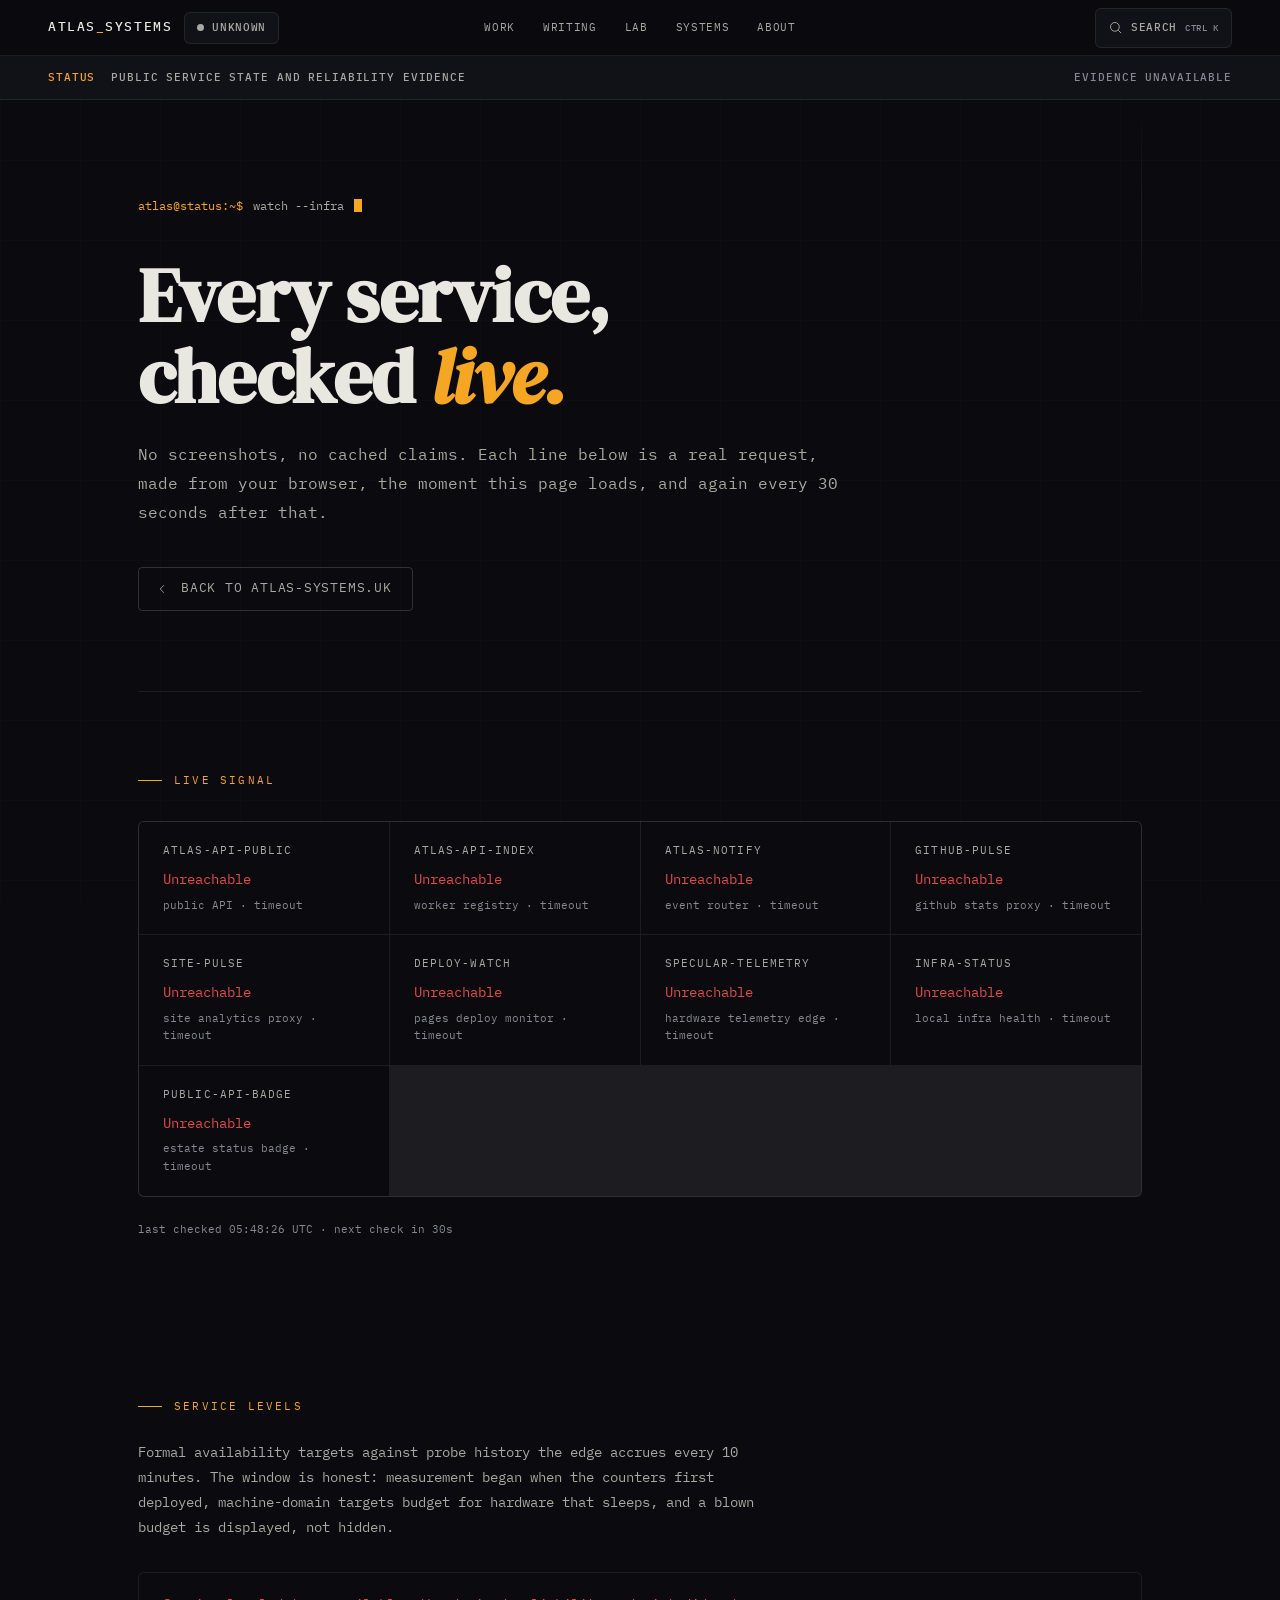
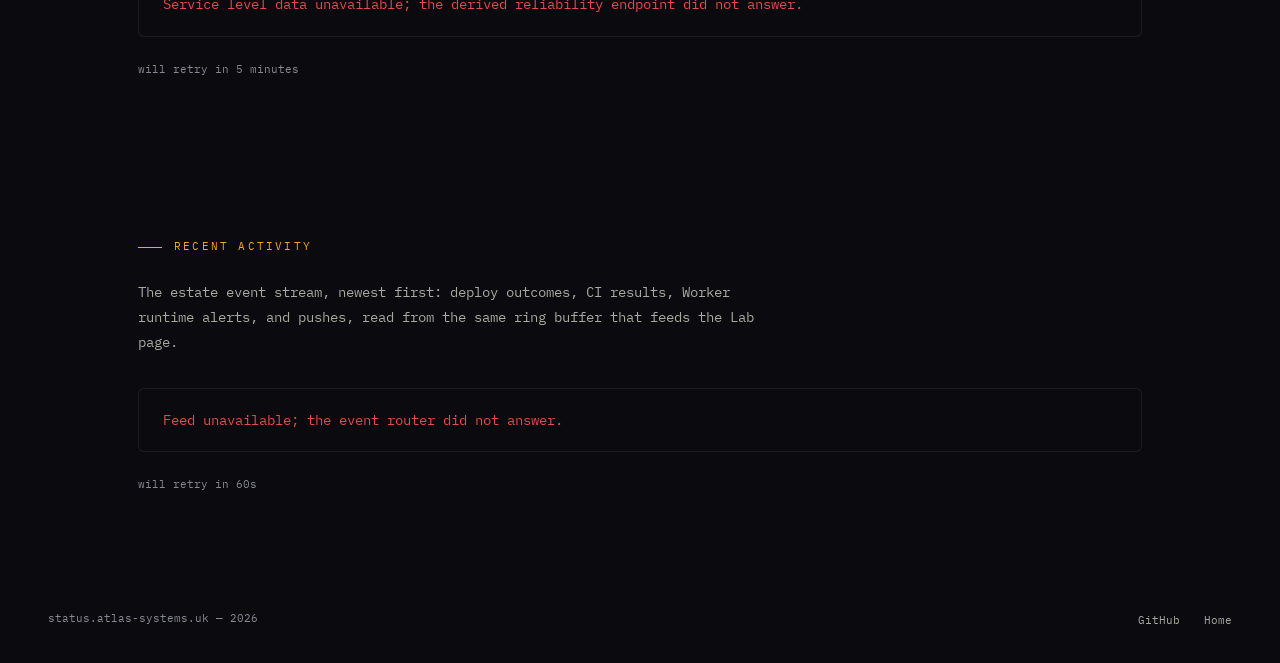
==== commit dbfeac9e: "Harden Status assets and response headers" ====
--- a/index.html
+++ b/index.html
@@ -25,9 +25,7 @@
 <meta name="twitter:title" content="Status // Atlas Systems">
 <meta name="twitter:description" content="Live public service state, reliability objectives, evidence freshness, and recent Atlas Systems operational activity.">
 <meta name="twitter:image" content="https://atlas-systems.uk/og-default.png">
-<link rel="preconnect" href="https://fonts.googleapis.com">
-<link rel="preconnect" href="https://fonts.gstatic.com" crossorigin>
-<link href="https://fonts.googleapis.com/css2?family=IBM+Plex+Mono:wght@400;500&family=DM+Serif+Display:ital@0;1&display=swap" rel="stylesheet">
+<link rel="stylesheet" href="/static/vendor/atlas-interface/v0.2.0/atlas-fonts.css?v=0.2.0">
 <style>
   *, *::before, *::after { box-sizing: border-box; margin: 0; padding: 0; }
 
@@ -337,7 +335,7 @@
     .hero-heading { font-size: 2.2rem; }
   }
 </style>
-<link rel="stylesheet" href="/static/vendor/atlas-interface/v0.1.1/atlas-interface-kit.css">
+<link rel="stylesheet" href="/static/vendor/atlas-interface/v0.2.0/atlas-interface-kit.css?v=0.2.0">
 <link rel="stylesheet" href="/css/interface-shell.css?v=20260724-interface-v2">
 </head>
 <body data-atlas-bottom-nav="true">
--- a/static/vendor/atlas-interface/v0.2.0/atlas-fonts.css
+++ b/static/vendor/atlas-interface/v0.2.0/atlas-fonts.css
@@ -0,0 +1,44 @@
+/* Atlas Systems repository-local font faces. */
+@font-face {
+  font-family: "IBM Plex Mono";
+  font-style: normal;
+  font-weight: 400;
+  font-display: swap;
+  src: url("./fonts/ibm-plex-mono-400.woff2") format("woff2");
+  unicode-range: U+0000-00FF, U+0131, U+0152-0153, U+02BB-02BC,
+    U+02C6, U+02DA, U+02DC, U+0304, U+0308, U+0329, U+2000-206F,
+    U+20AC, U+2122, U+2191, U+2193, U+2212, U+2215, U+FEFF, U+FFFD;
+}
+
+@font-face {
+  font-family: "IBM Plex Mono";
+  font-style: normal;
+  font-weight: 500;
+  font-display: swap;
+  src: url("./fonts/ibm-plex-mono-500.woff2") format("woff2");
+  unicode-range: U+0000-00FF, U+0131, U+0152-0153, U+02BB-02BC,
+    U+02C6, U+02DA, U+02DC, U+0304, U+0308, U+0329, U+2000-206F,
+    U+20AC, U+2122, U+2191, U+2193, U+2212, U+2215, U+FEFF, U+FFFD;
+}
+
+@font-face {
+  font-family: "DM Serif Display";
+  font-style: normal;
+  font-weight: 400;
+  font-display: swap;
+  src: url("./fonts/dm-serif-display-400.woff2") format("woff2");
+  unicode-range: U+0000-00FF, U+0131, U+0152-0153, U+02BB-02BC,
+    U+02C6, U+02DA, U+02DC, U+0304, U+0308, U+0329, U+2000-206F,
+    U+20AC, U+2122, U+2191, U+2193, U+2212, U+2215, U+FEFF, U+FFFD;
+}
+
+@font-face {
+  font-family: "DM Serif Display";
+  font-style: italic;
+  font-weight: 400;
+  font-display: swap;
+  src: url("./fonts/dm-serif-display-400-italic.woff2") format("woff2");
+  unicode-range: U+0000-00FF, U+0131, U+0152-0153, U+02BB-02BC,
+    U+02C6, U+02DA, U+02DC, U+0304, U+0308, U+0329, U+2000-206F,
+    U+20AC, U+2122, U+2191, U+2193, U+2212, U+2215, U+FEFF, U+FFFD;
+}
--- a/static/vendor/atlas-interface/v0.2.0/atlas-interface-kit.css
+++ b/static/vendor/atlas-interface/v0.2.0/atlas-interface-kit.css
@@ -0,0 +1,182 @@
+/* Atlas Interface Kit v0.2.0 generated tokens. */
+:root {
+  color-scheme: dark;
+  --atlas-bg: #0a0a0f;
+  --atlas-bg-1: #111118;
+  --atlas-bg-2: #1a1a24;
+  --atlas-border: rgba(255,255,255,0.08);
+  --atlas-border-hi: rgba(255,255,255,0.16);
+  --atlas-text: #e8e8e0;
+  --atlas-text-dim: #aaa9a0;
+  --atlas-text-faint: #888894;
+  --atlas-accent: #f5a623;
+  --atlas-accent-hover: #f7b84a;
+  --atlas-accent-dim: rgba(245,166,35,0.12);
+  --atlas-operational: #4ade80;
+  --atlas-degraded: #f5a623;
+  --atlas-unavailable: #e24b4a;
+  --atlas-unknown: #aaa9a0;
+  --atlas-informational: #60a5fa;
+  --atlas-space-1: 4px;
+  --atlas-space-2: 8px;
+  --atlas-space-3: 12px;
+  --atlas-space-4: 16px;
+  --atlas-space-5: 24px;
+  --atlas-space-6: 32px;
+  --atlas-space-7: 48px;
+  --atlas-space-8: 64px;
+  --atlas-space-9: 96px;
+  --atlas-radius-sm: 4px;
+  --atlas-radius-md: 6px;
+  --atlas-radius-lg: 8px;
+  --atlas-control-compact: 32px;
+  --atlas-control-standard: 40px;
+  --atlas-touch-min: 44px;
+  --atlas-card-compact: 16px;
+  --atlas-card-standard: 24px;
+  --atlas-card-editorial: 32px;
+  --atlas-prose: 720px;
+  --atlas-content: 1100px;
+  --atlas-content-wide: 1360px;
+  --atlas-type-tiny: 9px;
+  --atlas-type-meta: 11px;
+  --atlas-type-supporting: 14px;
+  --atlas-type-body: 16px;
+  --atlas-type-title: 42px;
+  --atlas-motion-fast: 120ms;
+  --atlas-motion-standard: 180ms;
+  --atlas-motion-reveal: 240ms;
+  --atlas-easing-standard: cubic-bezier(0.2, 0, 0, 1);
+  --atlas-easing-emphasized: cubic-bezier(0.2, 0, 0, 1.2);
+  --atlas-breakpoint-mobile: 640px;
+  --atlas-breakpoint-tablet: 768px;
+  --atlas-breakpoint-desktop: 1024px;
+  --atlas-breakpoint-wide: 1440px;
+  --atlas-z-base: 0;
+  --atlas-z-sticky: 100;
+  --atlas-z-overlay: 200;
+  --atlas-z-dialog: 300;
+  --atlas-z-toast: 400;
+  --atlas-shadow-floating: 0 16px 48px rgba(0,0,0,0.32);
+  --atlas-shadow-flagship: 0 0 48px rgba(245,166,35,0.12);
+  --atlas-font-display: 'DM Serif Display', Georgia, serif;
+  --atlas-font-body: 'IBM Plex Mono', monospace;
+}
+/* Atlas Interface Kit v0.2.0 component foundations. */
+.atlas-global-header {
+  position: sticky;
+  top: 0;
+  z-index: var(--atlas-z-sticky);
+  min-height: 56px;
+  display: grid;
+  grid-template-columns: minmax(0, 1fr) auto minmax(0, 1fr);
+  align-items: center;
+  gap: var(--atlas-space-4);
+  border-bottom: 1px solid var(--atlas-border);
+  padding-inline: var(--atlas-space-5);
+  background: color-mix(in srgb, var(--atlas-bg) 94%, transparent);
+  backdrop-filter: blur(14px);
+}
+
+.atlas-global-header__identity,
+.atlas-global-header__nav,
+.atlas-global-header__actions {
+  display: flex;
+  align-items: center;
+  gap: var(--atlas-space-3);
+}
+
+.atlas-global-header__actions { justify-content: flex-end; }
+.atlas-global-header__nav { justify-content: center; }
+.atlas-global-header__link { min-height: var(--atlas-touch-min); display: inline-flex; align-items: center; padding-inline: var(--atlas-space-3); color: var(--atlas-text-dim); text-decoration: none; }
+.atlas-global-header__link[aria-current='page'] { color: var(--atlas-text); }
+
+.atlas-product-strip {
+  display: flex;
+  align-items: center;
+  justify-content: space-between;
+  gap: var(--atlas-space-4);
+  border-bottom: 1px solid var(--atlas-border);
+  padding: var(--atlas-space-3) var(--atlas-space-5);
+  background: var(--atlas-bg-1);
+}
+
+.atlas-page-intro { max-width: var(--atlas-content); margin-inline: auto; padding: var(--atlas-space-8) var(--atlas-space-5) var(--atlas-space-7); }
+.atlas-page-intro__eyebrow { margin: 0 0 var(--atlas-space-3); color: var(--atlas-accent); font: 500 var(--atlas-type-meta)/1.4 var(--atlas-font-body); letter-spacing: 0.1em; text-transform: uppercase; }
+.atlas-page-intro__title { margin: 0; color: var(--atlas-text); font: 400 clamp(2.25rem, 6vw, 4.5rem)/0.98 var(--atlas-font-display); }
+.atlas-page-intro__purpose { max-width: var(--atlas-prose); margin: var(--atlas-space-5) 0 0; color: var(--atlas-text-dim); font: 400 var(--atlas-type-body)/1.75 var(--atlas-font-body); }
+
+.atlas-section-heading { display: flex; align-items: end; justify-content: space-between; gap: var(--atlas-space-5); margin-block: var(--atlas-space-7) var(--atlas-space-5); }
+.atlas-section-heading__title { margin: 0; color: var(--atlas-text); font: 400 clamp(1.75rem, 3vw, 2.5rem)/1.05 var(--atlas-font-display); }
+.atlas-section-heading__detail { max-width: var(--atlas-prose); margin: 0; color: var(--atlas-text-dim); font: 400 var(--atlas-type-supporting)/1.7 var(--atlas-font-body); }
+
+.atlas-button { min-height: var(--atlas-control-standard); display: inline-flex; align-items: center; justify-content: center; gap: var(--atlas-space-2); border: 1px solid var(--atlas-border-hi); border-radius: var(--atlas-radius-sm); padding: 0 var(--atlas-space-4); color: var(--atlas-text); background: var(--atlas-bg-2); font: 500 0.8125rem/1 var(--atlas-font-body); text-decoration: none; cursor: pointer; transition: border-color var(--atlas-motion-standard) var(--atlas-easing-standard), background var(--atlas-motion-standard) var(--atlas-easing-standard), transform var(--atlas-motion-standard) var(--atlas-easing-standard); }
+.atlas-button:hover { border-color: var(--atlas-accent); }
+.atlas-button--primary { border-color: var(--atlas-accent); background: var(--atlas-accent); color: var(--atlas-bg); }
+.atlas-button--primary:hover { background: var(--atlas-accent-hover); }
+.atlas-button--secondary { background: var(--atlas-bg-1); }
+.atlas-text-action { min-height: var(--atlas-touch-min); display: inline-flex; align-items: center; color: var(--atlas-accent); font: 500 0.8125rem/1.4 var(--atlas-font-body); text-decoration-thickness: 1px; text-underline-offset: 0.25em; }
+
+.atlas-badge,
+.atlas-status { display: inline-flex; min-height: 24px; align-items: center; gap: var(--atlas-space-2); border: 1px solid var(--atlas-border); border-radius: 999px; padding: 0 var(--atlas-space-3); color: var(--atlas-text-dim); background: var(--atlas-bg-2); font: 500 0.6875rem/1 var(--atlas-font-body); letter-spacing: 0.06em; text-transform: uppercase; }
+.atlas-badge--type { border-color: var(--atlas-border-hi); }
+.atlas-badge--maturity { color: var(--atlas-accent); background: var(--atlas-accent-dim); }
+.atlas-status[data-state='operational'] { color: var(--atlas-operational); }
+.atlas-status[data-state='degraded'] { color: var(--atlas-degraded); }
+.atlas-status[data-state='unavailable'] { color: var(--atlas-unavailable); }
+.atlas-status[data-state='unknown'] { color: var(--atlas-unknown); }
+
+.atlas-card { border: 1px solid var(--atlas-border); border-radius: var(--atlas-radius-md); background: var(--atlas-bg-1); padding: var(--atlas-card-standard); }
+.atlas-card--editorial { padding: var(--atlas-card-editorial); }
+.atlas-card--data { background: var(--atlas-bg-2); }
+.atlas-card--interactive { transition: border-color var(--atlas-motion-standard) var(--atlas-easing-standard), transform var(--atlas-motion-standard) var(--atlas-easing-standard), box-shadow var(--atlas-motion-standard) var(--atlas-easing-standard); }
+.atlas-card--interactive:hover { border-color: var(--atlas-border-hi); transform: translateY(-1px); }
+.atlas-card--flagship { box-shadow: var(--atlas-shadow-flagship); }
+
+.atlas-metric-grid { display: grid; grid-template-columns: repeat(auto-fit, minmax(150px, 1fr)); gap: var(--atlas-space-3); }
+.atlas-metric { border: 1px solid var(--atlas-border); border-radius: var(--atlas-radius-sm); padding: var(--atlas-card-compact); background: var(--atlas-bg-2); }
+.atlas-metric__value { margin: 0; color: var(--atlas-text); font: 500 1.5rem/1.15 var(--atlas-font-body); }
+.atlas-metric__label { margin: var(--atlas-space-2) 0 0; color: var(--atlas-text-faint); font: 500 var(--atlas-type-meta)/1.4 var(--atlas-font-body); text-transform: uppercase; }
+
+.atlas-tag-list { display: flex; flex-wrap: wrap; gap: var(--atlas-space-2); margin: 0; padding: 0; list-style: none; }
+.atlas-tag-list > * { border: 1px solid var(--atlas-border); border-radius: 999px; padding: var(--atlas-space-1) var(--atlas-space-3); color: var(--atlas-text-dim); background: var(--atlas-bg-2); font: 500 var(--atlas-type-meta)/1.4 var(--atlas-font-body); }
+
+.atlas-filter-bar { display: flex; flex-wrap: wrap; align-items: center; gap: var(--atlas-space-2); border-block: 1px solid var(--atlas-border); padding-block: var(--atlas-space-3); }
+
+.atlas-table-wrap { max-width: 100%; overflow-x: auto; border: 1px solid var(--atlas-border); border-radius: var(--atlas-radius-md); }
+.atlas-table-wrap table { width: 100%; border-collapse: collapse; }
+.atlas-table-wrap th,
+.atlas-table-wrap td { border-bottom: 1px solid var(--atlas-border); padding: var(--atlas-space-3) var(--atlas-space-4); text-align: left; }
+
+.atlas-search-dialog { width: min(720px, calc(100vw - 32px)); max-height: min(720px, calc(100vh - 32px)); overflow: auto; border: 1px solid var(--atlas-border-hi); border-radius: var(--atlas-radius-lg); padding: 0; color: var(--atlas-text); background: var(--atlas-bg-1); box-shadow: var(--atlas-shadow-floating); }
+.atlas-search-dialog::backdrop { background: rgba(10,10,15,0.78); backdrop-filter: blur(6px); }
+
+.atlas-state { border: 1px solid var(--atlas-border); border-radius: var(--atlas-radius-md); padding: var(--atlas-card-standard); background: var(--atlas-bg-1); }
+.atlas-state__title { margin: 0; color: var(--atlas-text); font: 500 0.875rem/1.4 var(--atlas-font-body); }
+.atlas-state__detail { margin: var(--atlas-space-3) 0 0; color: var(--atlas-text-dim); font: 400 var(--atlas-type-supporting)/1.7 var(--atlas-font-body); }
+.atlas-state[data-state='loading'] { border-color: var(--atlas-informational); }
+.atlas-state[data-state='empty'] { border-color: var(--atlas-border-hi); }
+.atlas-state[data-state='unavailable'],
+.atlas-state[data-state='error'] { border-color: var(--atlas-unavailable); }
+.atlas-state[data-state='unknown'] { border-color: var(--atlas-unknown); }
+
+.atlas-footer { max-width: var(--atlas-content); margin: var(--atlas-space-9) auto 0; border-top: 1px solid var(--atlas-border); padding: var(--atlas-space-6) var(--atlas-space-5) var(--atlas-space-8); color: var(--atlas-text-faint); font: 400 var(--atlas-type-meta)/1.6 var(--atlas-font-body); }
+
+.atlas-bottom-nav { display: none; }
+
+:where(a, button, input, select, textarea, [tabindex]):focus-visible { outline: 2px solid var(--atlas-accent); outline-offset: 3px; }
+
+@media (max-width: 767px) {
+  .atlas-global-header { grid-template-columns: 1fr auto; padding-inline: var(--atlas-space-4); }
+  .atlas-global-header__nav { display: none; }
+  .atlas-page-intro { padding: var(--atlas-space-7) var(--atlas-space-4) var(--atlas-space-6); }
+  .atlas-section-heading { align-items: start; flex-direction: column; }
+  .atlas-bottom-nav { position: fixed; inset: auto 0 0; z-index: var(--atlas-z-sticky); min-height: 64px; display: grid; grid-template-columns: repeat(5, minmax(0, 1fr)); border-top: 1px solid var(--atlas-border); background: var(--atlas-bg-1); }
+  .atlas-bottom-nav a { min-height: 64px; display: flex; align-items: center; justify-content: center; color: var(--atlas-text-dim); font: 500 var(--atlas-type-meta)/1.2 var(--atlas-font-body); text-decoration: none; }
+  .atlas-bottom-nav a[aria-current='page'] { color: var(--atlas-accent); }
+  [data-atlas-bottom-nav='true'] { padding-bottom: calc(64px + env(safe-area-inset-bottom)); }
+}
+
+@media (prefers-reduced-motion: reduce) {
+  *, *::before, *::after { scroll-behavior: auto !important; animation-duration: 0.01ms !important; animation-iteration-count: 1 !important; transition-duration: 0.01ms !important; }
+}
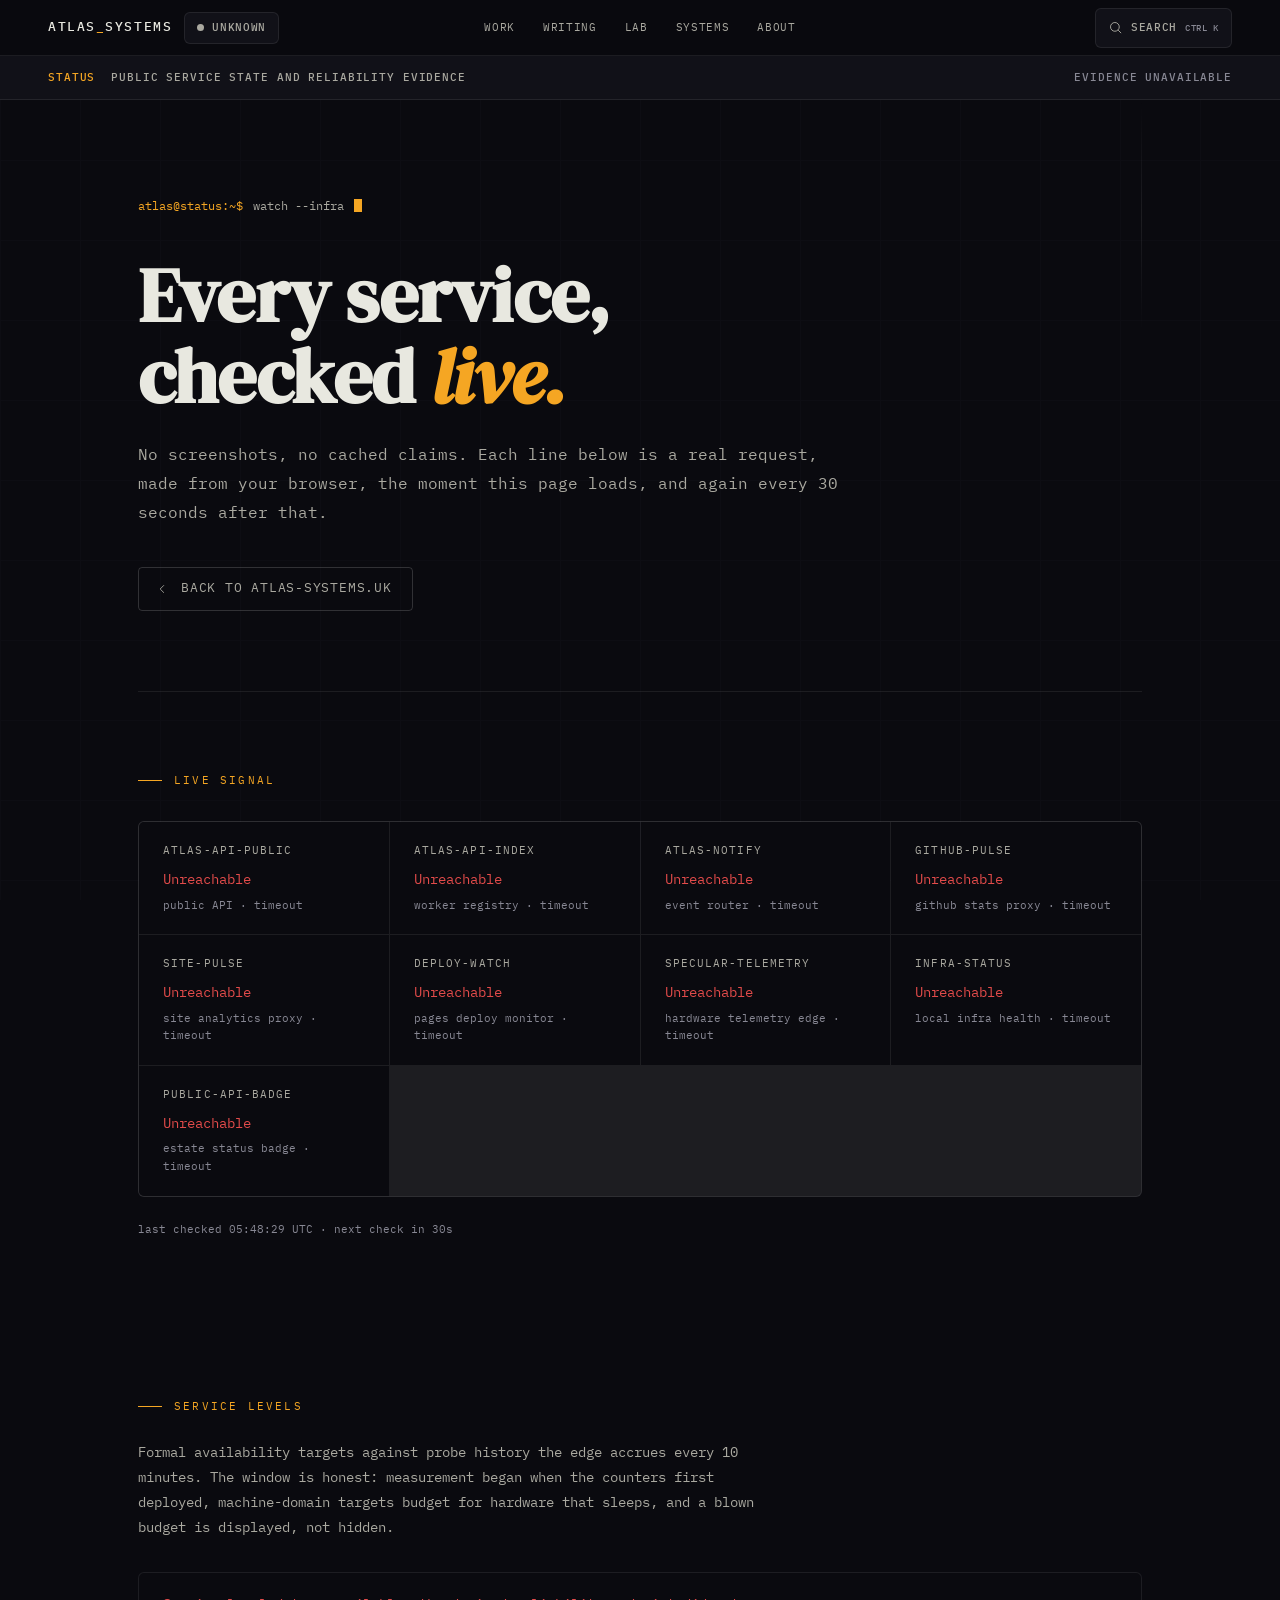
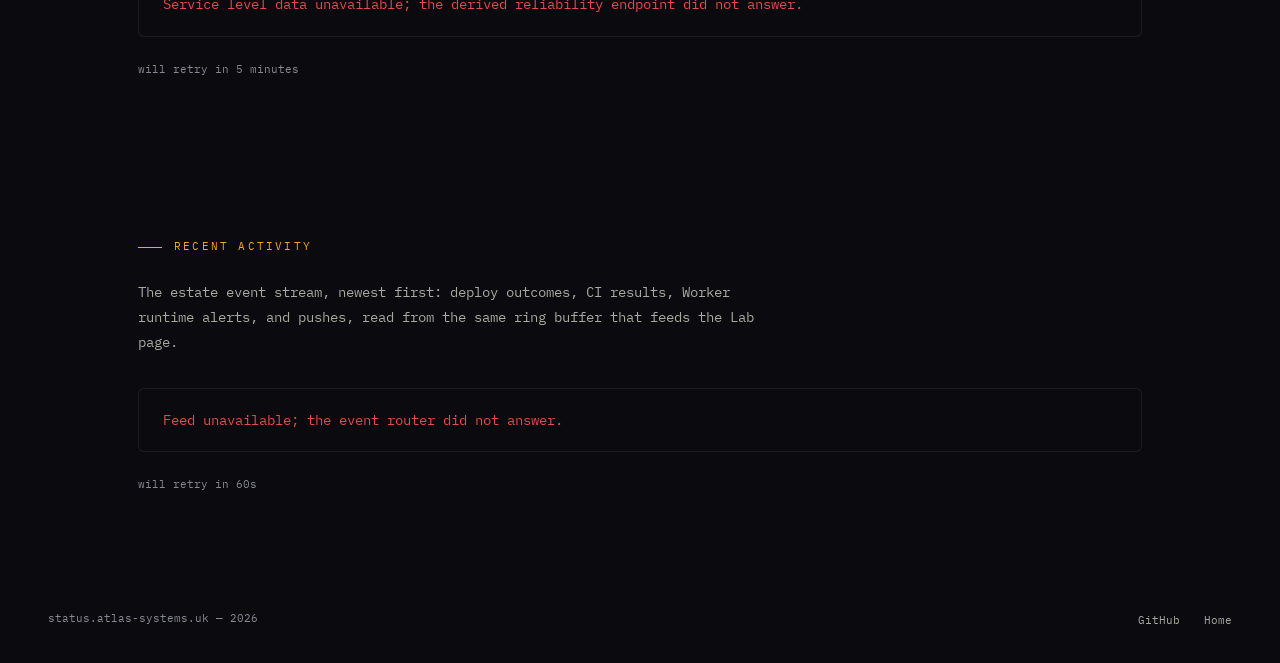
==== commit 80f40ae1: "fix: use the Status social preview card" ====
--- a/index.html
+++ b/index.html
@@ -17,14 +17,15 @@
 <meta property="og:description" content="Live public service state, reliability objectives, evidence freshness, and recent Atlas Systems operational activity.">
 <meta property="og:url" content="https://status.atlas-systems.uk/">
 <meta property="og:site_name" content="Atlas Systems">
-<meta property="og:image" content="https://atlas-systems.uk/og-default.png">
+<meta property="og:image" content="https://atlas-systems.uk/og/status.png">
 <meta property="og:image:width" content="1200">
 <meta property="og:image:height" content="630">
-<meta property="og:image:alt" content="Atlas Systems public status and reliability interface">
+<meta property="og:image:alt" content="Live estate status. // Atlas Systems">
 <meta name="twitter:card" content="summary_large_image">
 <meta name="twitter:title" content="Status // Atlas Systems">
 <meta name="twitter:description" content="Live public service state, reliability objectives, evidence freshness, and recent Atlas Systems operational activity.">
-<meta name="twitter:image" content="https://atlas-systems.uk/og-default.png">
+<meta name="twitter:image" content="https://atlas-systems.uk/og/status.png">
+<meta name="twitter:image:alt" content="Live estate status. // Atlas Systems">
 <link rel="stylesheet" href="/static/vendor/atlas-interface/v0.2.0/atlas-fonts.css?v=0.2.0">
 <style>
   *, *::before, *::after { box-sizing: border-box; margin: 0; padding: 0; }
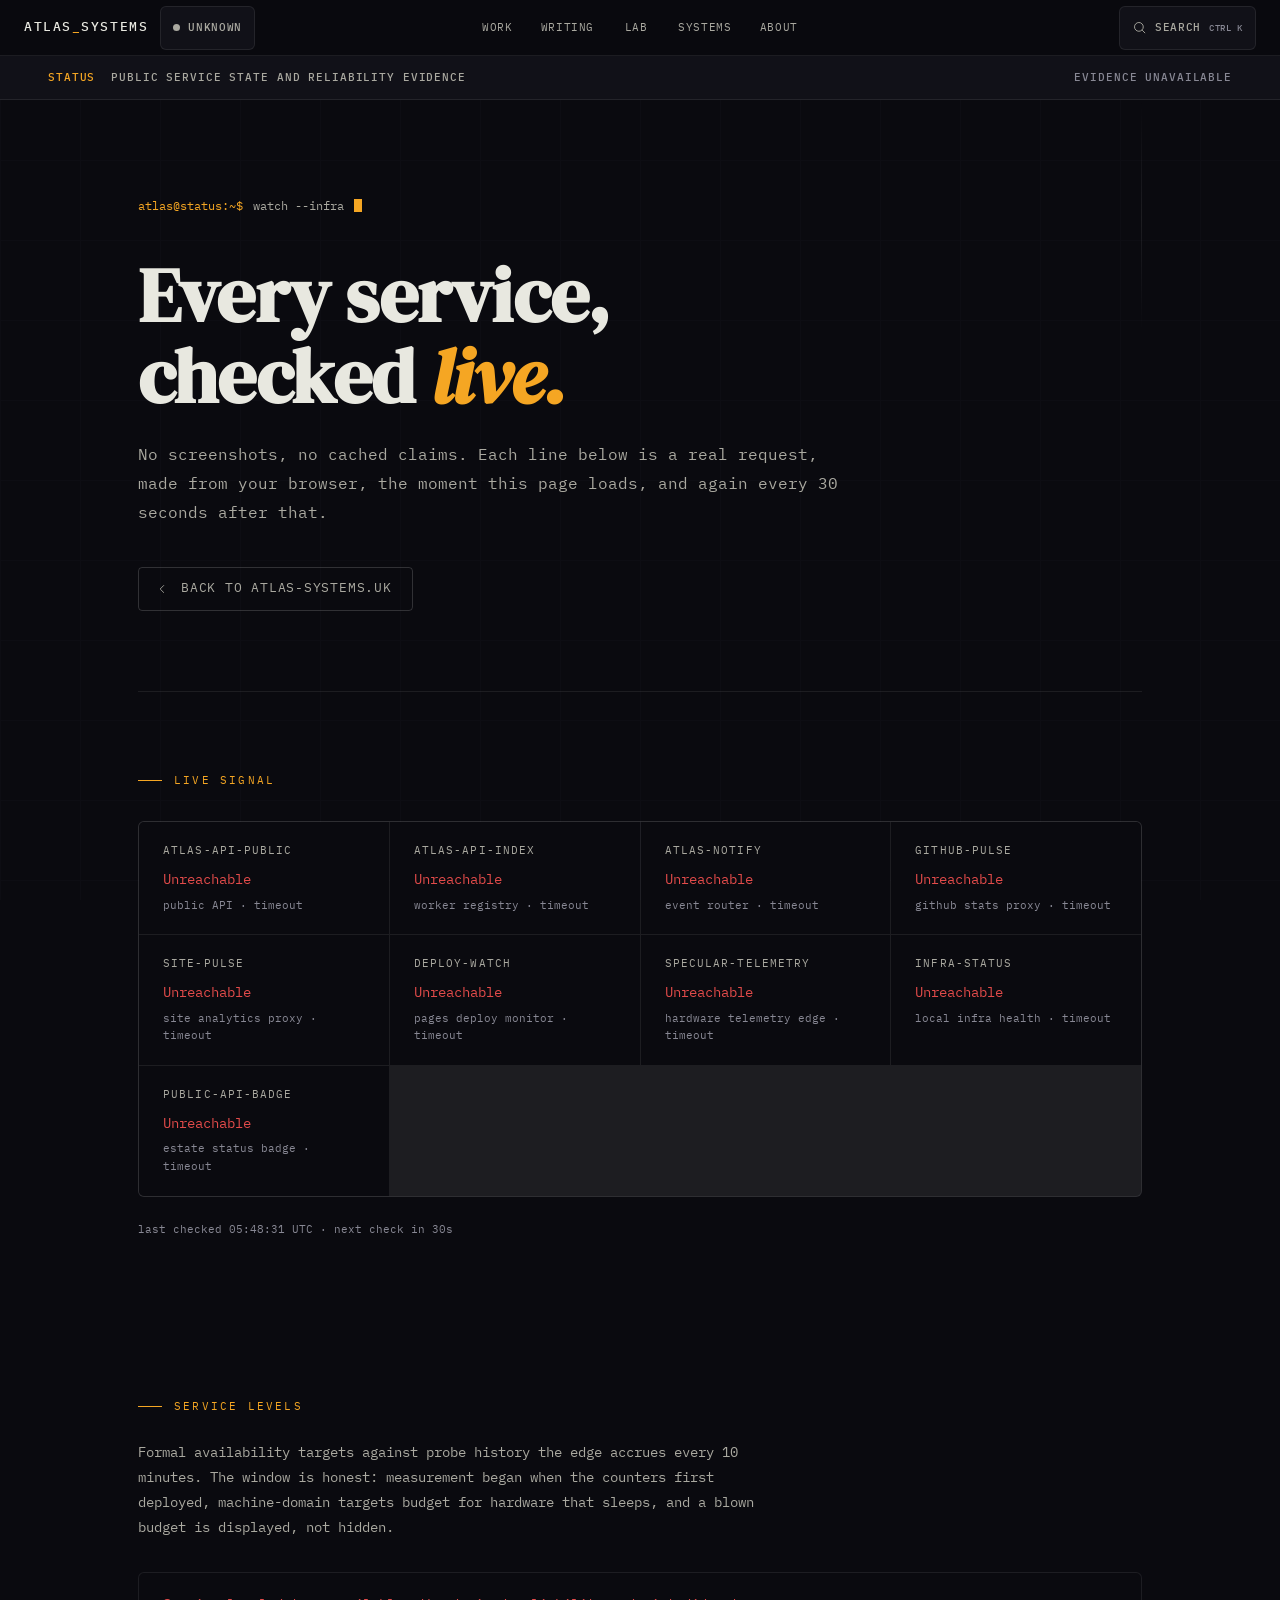
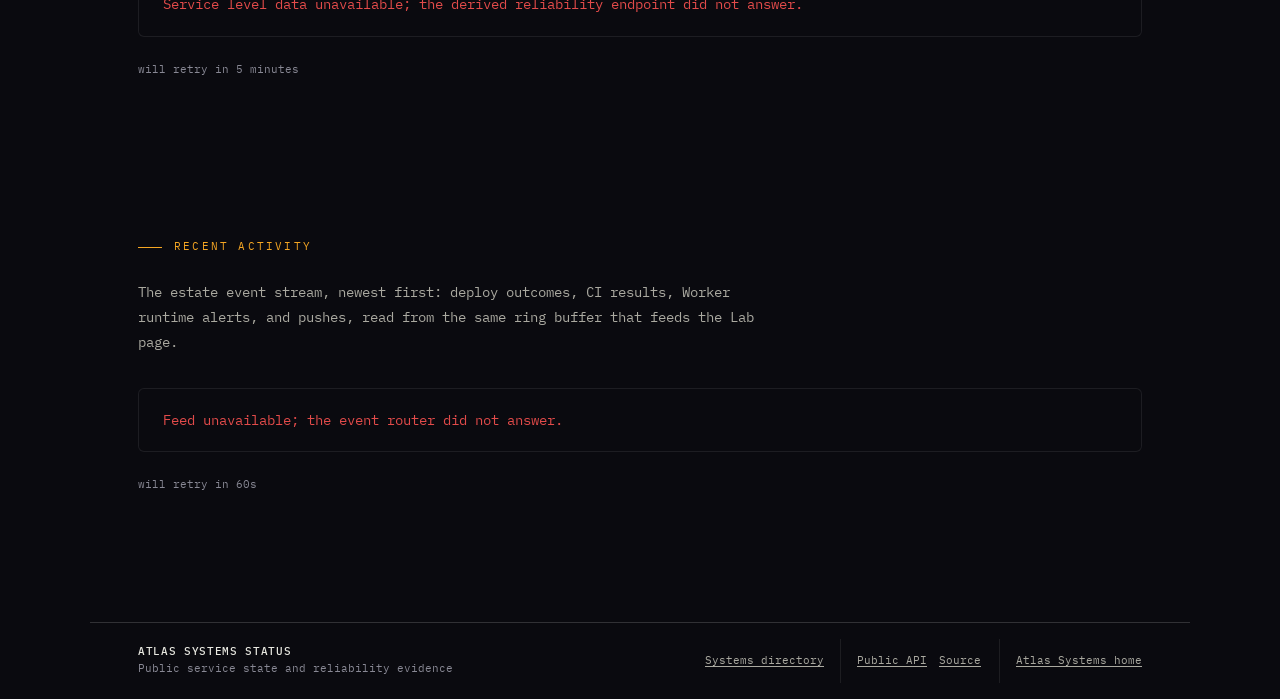
==== commit eb859846: "fix: align status shell with interface kit v0.5" ====
--- a/index.html
+++ b/index.html
@@ -26,7 +26,7 @@
 <meta name="twitter:description" content="Live public service state, reliability objectives, evidence freshness, and recent Atlas Systems operational activity.">
 <meta name="twitter:image" content="https://atlas-systems.uk/og/status.png">
 <meta name="twitter:image:alt" content="Live estate status. // Atlas Systems">
-<link rel="stylesheet" href="/static/vendor/atlas-interface/v0.2.0/atlas-fonts.css?v=0.2.0">
+<link rel="stylesheet" href="/static/vendor/atlas-interface/v0.5.0/atlas-fonts.css?v=0.5.0">
 <style>
   *, *::before, *::after { box-sizing: border-box; margin: 0; padding: 0; }
 
@@ -336,7 +336,7 @@
     .hero-heading { font-size: 2.2rem; }
   }
 </style>
-<link rel="stylesheet" href="/static/vendor/atlas-interface/v0.2.0/atlas-interface-kit.css?v=0.2.0">
+<link rel="stylesheet" href="/static/vendor/atlas-interface/v0.5.0/atlas-interface-kit.css?v=0.5.0">
 <link rel="stylesheet" href="/css/interface-shell.css?v=20260724-interface-v2">
 </head>
 <body data-atlas-bottom-nav="true">
--- a/static/vendor/atlas-interface/v0.5.0/atlas-fonts.css
+++ b/static/vendor/atlas-interface/v0.5.0/atlas-fonts.css
@@ -0,0 +1,44 @@
+/* Atlas Systems repository-local font faces. */
+@font-face {
+  font-family: "IBM Plex Mono";
+  font-style: normal;
+  font-weight: 400;
+  font-display: swap;
+  src: url("./fonts/ibm-plex-mono-400.woff2") format("woff2");
+  unicode-range: U+0000-00FF, U+0131, U+0152-0153, U+02BB-02BC,
+    U+02C6, U+02DA, U+02DC, U+0304, U+0308, U+0329, U+2000-206F,
+    U+20AC, U+2122, U+2191, U+2193, U+2212, U+2215, U+FEFF, U+FFFD;
+}
+
+@font-face {
+  font-family: "IBM Plex Mono";
+  font-style: normal;
+  font-weight: 500;
+  font-display: swap;
+  src: url("./fonts/ibm-plex-mono-500.woff2") format("woff2");
+  unicode-range: U+0000-00FF, U+0131, U+0152-0153, U+02BB-02BC,
+    U+02C6, U+02DA, U+02DC, U+0304, U+0308, U+0329, U+2000-206F,
+    U+20AC, U+2122, U+2191, U+2193, U+2212, U+2215, U+FEFF, U+FFFD;
+}
+
+@font-face {
+  font-family: "DM Serif Display";
+  font-style: normal;
+  font-weight: 400;
+  font-display: swap;
+  src: url("./fonts/dm-serif-display-400.woff2") format("woff2");
+  unicode-range: U+0000-00FF, U+0131, U+0152-0153, U+02BB-02BC,
+    U+02C6, U+02DA, U+02DC, U+0304, U+0308, U+0329, U+2000-206F,
+    U+20AC, U+2122, U+2191, U+2193, U+2212, U+2215, U+FEFF, U+FFFD;
+}
+
+@font-face {
+  font-family: "DM Serif Display";
+  font-style: italic;
+  font-weight: 400;
+  font-display: swap;
+  src: url("./fonts/dm-serif-display-400-italic.woff2") format("woff2");
+  unicode-range: U+0000-00FF, U+0131, U+0152-0153, U+02BB-02BC,
+    U+02C6, U+02DA, U+02DC, U+0304, U+0308, U+0329, U+2000-206F,
+    U+20AC, U+2122, U+2191, U+2193, U+2212, U+2215, U+FEFF, U+FFFD;
+}
--- a/static/vendor/atlas-interface/v0.5.0/atlas-interface-kit.css
+++ b/static/vendor/atlas-interface/v0.5.0/atlas-interface-kit.css
@@ -0,0 +1,419 @@
+/* Atlas Interface Kit v0.5.0 generated tokens. */
+:root {
+  color-scheme: dark;
+  --atlas-accent: #f5a623;
+  --atlas-accent-dim: rgba(245,166,35,0.12);
+  --atlas-accent-hover: #f7b84a;
+  --atlas-bg: #0a0a0f;
+  --atlas-bg-1: #111118;
+  --atlas-bg-2: #1a1a24;
+  --atlas-border: rgba(255,255,255,0.08);
+  --atlas-border-hi: rgba(255,255,255,0.16);
+  --atlas-degraded: #f5a623;
+  --atlas-informational: #60a5fa;
+  --atlas-operational: #4ade80;
+  --atlas-text: #e8e8e0;
+  --atlas-text-dim: #aaa9a0;
+  --atlas-text-faint: #888894;
+  --atlas-unavailable: #e24b4a;
+  --atlas-unknown: #aaa9a0;
+  --atlas-space-1: 4px;
+  --atlas-space-2: 8px;
+  --atlas-space-3: 12px;
+  --atlas-space-4: 16px;
+  --atlas-space-5: 24px;
+  --atlas-space-6: 32px;
+  --atlas-space-7: 48px;
+  --atlas-space-8: 64px;
+  --atlas-space-9: 96px;
+  --atlas-radius-lg: 8px;
+  --atlas-radius-md: 6px;
+  --atlas-radius-sm: 4px;
+  --atlas-control-compact: 32px;
+  --atlas-control-standard: 40px;
+  --atlas-touch-min: 44px;
+  --atlas-card-compact: 16px;
+  --atlas-card-editorial: 32px;
+  --atlas-card-standard: 24px;
+  --atlas-prose: 720px;
+  --atlas-content: 1100px;
+  --atlas-content-wide: 1360px;
+  --atlas-type-body: 16px;
+  --atlas-type-meta: 11px;
+  --atlas-type-supporting: 14px;
+  --atlas-type-tiny: 9px;
+  --atlas-type-title: 42px;
+  --atlas-motion-fast: 120ms;
+  --atlas-motion-reveal: 240ms;
+  --atlas-motion-standard: 180ms;
+  --atlas-easing-emphasized: cubic-bezier(0.2, 0, 0, 1.2);
+  --atlas-easing-standard: cubic-bezier(0.2, 0, 0, 1);
+  --atlas-breakpoint-desktop: 1024px;
+  --atlas-breakpoint-mobile: 640px;
+  --atlas-breakpoint-tablet: 768px;
+  --atlas-breakpoint-wide: 1440px;
+  --atlas-z-base: 0;
+  --atlas-z-dialog: 300;
+  --atlas-z-overlay: 200;
+  --atlas-z-sticky: 100;
+  --atlas-z-toast: 400;
+  --atlas-shadow-flagship: 0 0 48px rgba(245,166,35,0.12);
+  --atlas-shadow-floating: 0 16px 48px rgba(0,0,0,0.32);
+  --atlas-font-body: 'IBM Plex Mono', monospace;
+  --atlas-font-display: 'DM Serif Display', Georgia, serif;
+}
+/* Atlas Interface Kit v0.5.0 component foundations. */
+.atlas-global-header {
+  position: sticky;
+  top: 0;
+  z-index: var(--atlas-z-sticky);
+  min-height: 56px;
+  display: grid;
+  grid-template-columns: minmax(0, 1fr) auto minmax(0, 1fr);
+  align-items: center;
+  gap: var(--atlas-space-4);
+  border-bottom: 1px solid var(--atlas-border);
+  padding-inline: var(--atlas-space-5);
+  background: color-mix(in srgb, var(--atlas-bg) 94%, transparent);
+  backdrop-filter: blur(14px);
+}
+
+.atlas-global-header__identity,
+.atlas-global-header__nav,
+.atlas-global-header__actions {
+  display: flex;
+  align-items: center;
+  gap: var(--atlas-space-3);
+}
+
+.atlas-global-header__actions { justify-content: flex-end; }
+.atlas-global-header__nav { justify-content: center; }
+.atlas-global-header__link { min-height: var(--atlas-touch-min); display: inline-flex; align-items: center; padding-inline: var(--atlas-space-3); color: var(--atlas-text-dim); text-decoration: none; }
+.atlas-global-header__link[aria-current='page'] { color: var(--atlas-text); }
+
+.atlas-product-strip {
+  display: flex;
+  align-items: center;
+  justify-content: space-between;
+  gap: var(--atlas-space-4);
+  border-bottom: 1px solid var(--atlas-border);
+  padding: var(--atlas-space-3) var(--atlas-space-5);
+  background: var(--atlas-bg-1);
+}
+
+.atlas-breadcrumbs {
+  max-width: var(--atlas-content);
+  margin-inline: auto;
+  padding: var(--atlas-space-3) var(--atlas-space-5) 0;
+  color: var(--atlas-text-faint);
+  font: 500 var(--atlas-type-meta)/1.5 var(--atlas-font-body);
+}
+
+.atlas-breadcrumbs ol {
+  display: flex;
+  flex-wrap: wrap;
+  align-items: center;
+  gap: var(--atlas-space-2);
+  margin: 0;
+  padding: 0;
+  list-style: none;
+}
+
+.atlas-breadcrumbs li {
+  display: inline-flex;
+  align-items: center;
+  min-width: 0;
+}
+
+.atlas-breadcrumbs li + li::before {
+  content: "/";
+  margin-inline-end: var(--atlas-space-2);
+  color: var(--atlas-text-faint);
+}
+
+.atlas-breadcrumbs a {
+  min-height: var(--atlas-touch-min);
+  display: inline-flex;
+  align-items: center;
+  color: var(--atlas-text-dim);
+  text-underline-offset: 0.22em;
+}
+
+.atlas-breadcrumbs [aria-current='page'],
+.atlas-breadcrumbs li:last-child {
+  color: var(--atlas-text);
+}
+
+.atlas-page-intro { max-width: var(--atlas-content); margin-inline: auto; padding: var(--atlas-space-8) var(--atlas-space-5) var(--atlas-space-7); }
+.atlas-page-intro__eyebrow { margin: 0 0 var(--atlas-space-3); color: var(--atlas-accent); font: 500 var(--atlas-type-meta)/1.4 var(--atlas-font-body); letter-spacing: 0.1em; text-transform: uppercase; }
+.atlas-page-intro__title { margin: 0; color: var(--atlas-text); font: 400 clamp(2.25rem, 6vw, 4.5rem)/0.98 var(--atlas-font-display); }
+.atlas-page-intro__purpose { max-width: var(--atlas-prose); margin: var(--atlas-space-5) 0 0; color: var(--atlas-text-dim); font: 400 var(--atlas-type-body)/1.75 var(--atlas-font-body); }
+
+.atlas-section-heading { display: flex; align-items: end; justify-content: space-between; gap: var(--atlas-space-5); margin-block: var(--atlas-space-7) var(--atlas-space-5); }
+.atlas-section-heading__title { margin: 0; color: var(--atlas-text); font: 400 clamp(1.75rem, 3vw, 2.5rem)/1.05 var(--atlas-font-display); }
+.atlas-section-heading__detail { max-width: var(--atlas-prose); margin: 0; color: var(--atlas-text-dim); font: 400 var(--atlas-type-supporting)/1.7 var(--atlas-font-body); }
+
+.atlas-button { min-height: var(--atlas-control-standard); display: inline-flex; align-items: center; justify-content: center; gap: var(--atlas-space-2); border: 1px solid var(--atlas-border-hi); border-radius: var(--atlas-radius-sm); padding: 0 var(--atlas-space-4); color: var(--atlas-text); background: var(--atlas-bg-2); font: 500 0.8125rem/1 var(--atlas-font-body); text-decoration: none; cursor: pointer; transition: border-color var(--atlas-motion-standard) var(--atlas-easing-standard), background var(--atlas-motion-standard) var(--atlas-easing-standard), transform var(--atlas-motion-standard) var(--atlas-easing-standard); }
+.atlas-button:hover { border-color: var(--atlas-accent); }
+.atlas-button--primary { border-color: var(--atlas-accent); background: var(--atlas-accent); color: var(--atlas-bg); }
+.atlas-button--primary:hover { background: var(--atlas-accent-hover); }
+.atlas-button--secondary { background: var(--atlas-bg-1); }
+.atlas-text-action { min-height: var(--atlas-touch-min); display: inline-flex; align-items: center; color: var(--atlas-accent); font: 500 0.8125rem/1.4 var(--atlas-font-body); text-decoration-thickness: 1px; text-underline-offset: 0.25em; }
+
+.atlas-badge,
+.atlas-status { display: inline-flex; min-height: 24px; align-items: center; gap: var(--atlas-space-2); border: 1px solid var(--atlas-border); border-radius: 999px; padding: 0 var(--atlas-space-3); color: var(--atlas-text-dim); background: var(--atlas-bg-2); font: 500 0.6875rem/1 var(--atlas-font-body); letter-spacing: 0.06em; text-transform: uppercase; }
+.atlas-badge--type { border-color: var(--atlas-border-hi); }
+.atlas-badge--maturity { color: var(--atlas-accent); background: var(--atlas-accent-dim); }
+.atlas-status[data-state='operational'] { color: var(--atlas-operational); }
+.atlas-status[data-state='degraded'] { color: var(--atlas-degraded); }
+.atlas-status[data-state='unavailable'] { color: var(--atlas-unavailable); }
+.atlas-status[data-state='unknown'] { color: var(--atlas-unknown); }
+
+.atlas-status-announcement {
+  color: var(--atlas-text-dim);
+  font: 400 var(--atlas-type-supporting)/1.6 var(--atlas-font-body);
+  overflow-wrap: anywhere;
+}
+
+.atlas-status-announcement--visually-hidden {
+  position: absolute;
+  width: 1px;
+  height: 1px;
+  margin: -1px;
+  padding: 0;
+  overflow: hidden;
+  clip-path: inset(50%);
+  white-space: nowrap;
+  border: 0;
+}
+
+.atlas-card { border: 1px solid var(--atlas-border); border-radius: var(--atlas-radius-md); background: var(--atlas-bg-1); padding: var(--atlas-card-standard); }
+.atlas-card--editorial { padding: var(--atlas-card-editorial); }
+.atlas-card--data { background: var(--atlas-bg-2); }
+.atlas-card--interactive { transition: border-color var(--atlas-motion-standard) var(--atlas-easing-standard), transform var(--atlas-motion-standard) var(--atlas-easing-standard), box-shadow var(--atlas-motion-standard) var(--atlas-easing-standard); }
+.atlas-card--interactive:hover { border-color: var(--atlas-border-hi); transform: translateY(-1px); }
+.atlas-card--flagship { box-shadow: var(--atlas-shadow-flagship); }
+
+.atlas-metric-grid { display: grid; grid-template-columns: repeat(auto-fit, minmax(150px, 1fr)); gap: var(--atlas-space-3); }
+.atlas-metric { border: 1px solid var(--atlas-border); border-radius: var(--atlas-radius-sm); padding: var(--atlas-card-compact); background: var(--atlas-bg-2); }
+.atlas-metric__value { margin: 0; color: var(--atlas-text); font: 500 1.5rem/1.15 var(--atlas-font-body); }
+.atlas-metric__label { margin: var(--atlas-space-2) 0 0; color: var(--atlas-text-faint); font: 500 var(--atlas-type-meta)/1.4 var(--atlas-font-body); text-transform: uppercase; }
+
+.atlas-tag-list { display: flex; flex-wrap: wrap; gap: var(--atlas-space-2); margin: 0; padding: 0; list-style: none; }
+.atlas-tag-list > * { border: 1px solid var(--atlas-border); border-radius: 999px; padding: var(--atlas-space-1) var(--atlas-space-3); color: var(--atlas-text-dim); background: var(--atlas-bg-2); font: 500 var(--atlas-type-meta)/1.4 var(--atlas-font-body); }
+
+.atlas-filter-bar { display: flex; flex-wrap: wrap; align-items: center; gap: var(--atlas-space-2); border-block: 1px solid var(--atlas-border); padding-block: var(--atlas-space-3); }
+
+.atlas-table-wrap {
+  max-width: 100%;
+  overflow-x: auto;
+  overscroll-behavior-inline: contain;
+  scrollbar-gutter: stable;
+  border: 1px solid var(--atlas-border);
+  border-radius: var(--atlas-radius-md);
+}
+.atlas-table-wrap table { width: 100%; border-collapse: collapse; }
+.atlas-table-wrap th,
+.atlas-table-wrap td { border-bottom: 1px solid var(--atlas-border); padding: var(--atlas-space-3) var(--atlas-space-4); text-align: left; }
+.atlas-table-wrap[data-overflow='true']:focus-visible { outline: 2px solid var(--atlas-accent); outline-offset: 3px; }
+
+.atlas-search-dialog { width: min(720px, calc(100vw - 32px)); max-height: min(720px, calc(100vh - 32px)); overflow: auto; border: 1px solid var(--atlas-border-hi); border-radius: var(--atlas-radius-lg); padding: 0; color: var(--atlas-text); background: var(--atlas-bg-1); box-shadow: var(--atlas-shadow-floating); }
+.atlas-search-dialog::backdrop { background: rgba(10,10,15,0.78); backdrop-filter: blur(6px); }
+
+.atlas-state { border: 1px solid var(--atlas-border); border-radius: var(--atlas-radius-md); padding: var(--atlas-card-standard); background: var(--atlas-bg-1); }
+.atlas-state__title { margin: 0; color: var(--atlas-text); font: 500 0.875rem/1.4 var(--atlas-font-body); }
+.atlas-state__detail { margin: var(--atlas-space-3) 0 0; color: var(--atlas-text-dim); font: 400 var(--atlas-type-supporting)/1.7 var(--atlas-font-body); }
+.atlas-state[data-state='loading'] { border-color: var(--atlas-informational); }
+.atlas-state[data-state='empty'] { border-color: var(--atlas-border-hi); }
+.atlas-state[data-state='unavailable'],
+.atlas-state[data-state='error'] { border-color: var(--atlas-unavailable); }
+.atlas-state[data-state='unknown'] { border-color: var(--atlas-unknown); }
+
+.atlas-footer {
+  max-width: var(--atlas-content);
+  margin: var(--atlas-space-9) auto 0;
+  display: grid;
+  grid-template-columns: minmax(0, 1fr) auto;
+  grid-template-areas:
+    "identity escape"
+    "context context"
+    "evidence evidence"
+    "sequence sequence";
+  align-items: start;
+  gap: var(--atlas-space-4) var(--atlas-space-6);
+  border-top: 1px solid var(--atlas-border);
+  padding: var(--atlas-space-6) var(--atlas-space-5) var(--atlas-space-8);
+  color: var(--atlas-text-faint);
+  font: 400 var(--atlas-type-meta)/1.6 var(--atlas-font-body);
+}
+
+.atlas-footer__identity {
+  grid-area: identity;
+  min-width: 0;
+  color: var(--atlas-text);
+}
+
+.atlas-footer__context { grid-area: context; }
+.atlas-footer__evidence { grid-area: evidence; }
+.atlas-footer__sequence { grid-area: sequence; }
+.atlas-footer__escape { grid-area: escape; justify-self: end; }
+
+.atlas-footer__context,
+.atlas-footer__evidence,
+.atlas-footer__escape,
+.atlas-footer__sequence {
+  display: flex;
+  flex-wrap: wrap;
+  align-items: center;
+  gap: var(--atlas-space-2) var(--atlas-space-4);
+}
+
+.atlas-footer :where(a, button) {
+  min-height: var(--atlas-touch-min);
+  display: inline-flex;
+  align-items: center;
+  color: var(--atlas-text-dim);
+  text-underline-offset: 0.22em;
+}
+
+.atlas-footer__sequence {
+  display: grid;
+  grid-template-columns: repeat(2, minmax(0, 1fr));
+}
+
+.atlas-footer__sequence > :last-child {
+  justify-self: end;
+  text-align: right;
+}
+
+.atlas-footer--estate,
+.atlas-footer--product,
+.atlas-footer--tool {
+  max-width: var(--atlas-content);
+}
+
+.atlas-footer--editorial {
+  max-width: var(--atlas-prose);
+}
+
+.atlas-footer--editorial .atlas-footer__sequence {
+  border-top: 1px solid var(--atlas-border);
+  padding-top: var(--atlas-space-4);
+}
+
+.atlas-bottom-nav { display: none; }
+
+:where(a, button, input, select, textarea, [tabindex]):focus-visible { outline: 2px solid var(--atlas-accent); outline-offset: 3px; }
+
+@media (max-width: 767px) {
+  .atlas-global-header { grid-template-columns: 1fr auto; padding-inline: var(--atlas-space-4); }
+  .atlas-global-header__nav { display: none; }
+  .atlas-breadcrumbs { padding-inline: var(--atlas-space-4); }
+  .atlas-page-intro { padding: var(--atlas-space-7) var(--atlas-space-4) var(--atlas-space-6); }
+  .atlas-section-heading { align-items: start; flex-direction: column; }
+  .atlas-footer {
+    grid-template-columns: 1fr;
+    grid-template-areas:
+      "identity"
+      "context"
+      "evidence"
+      "sequence"
+      "escape";
+    gap: var(--atlas-space-3);
+    padding-inline: var(--atlas-space-4);
+  }
+  .atlas-footer__escape { justify-self: start; }
+  .atlas-footer__sequence { grid-template-columns: 1fr; }
+  .atlas-footer__sequence > :last-child { justify-self: start; text-align: left; }
+  .atlas-bottom-nav { position: fixed; inset: auto 0 0; z-index: var(--atlas-z-sticky); min-height: 64px; display: grid; grid-template-columns: repeat(5, minmax(0, 1fr)); border-top: 1px solid var(--atlas-border); background: var(--atlas-bg-1); }
+  .atlas-bottom-nav a { min-height: 64px; display: flex; align-items: center; justify-content: center; color: var(--atlas-text-dim); font: 500 var(--atlas-type-meta)/1.2 var(--atlas-font-body); text-decoration: none; }
+  .atlas-bottom-nav a[aria-current='page'] { color: var(--atlas-accent); }
+  [data-atlas-bottom-nav='true'] { padding-bottom: calc(64px + env(safe-area-inset-bottom)); }
+}
+
+@media (prefers-reduced-motion: reduce) {
+  *, *::before, *::after { scroll-behavior: auto !important; animation-duration: 0.01ms !important; animation-iteration-count: 1 !important; transition-duration: 0.01ms !important; }
+}
+
+/* Atlas Interface Kit v0.5.0 evidence-mode foundations. */
+.atlas-evidence-mode {
+  display: inline-flex;
+  min-height: 24px;
+  align-items: center;
+  gap: var(--atlas-space-2);
+  border: 1px solid var(--atlas-border-hi);
+  border-radius: 999px;
+  padding: 0 var(--atlas-space-3);
+  color: var(--atlas-text-dim);
+  background: var(--atlas-bg-2);
+  font: 500 var(--atlas-type-meta)/1 var(--atlas-font-body);
+  letter-spacing: 0.05em;
+  text-transform: uppercase;
+}
+
+.atlas-evidence-mode::before {
+  width: 0.45rem;
+  height: 0.45rem;
+  flex: 0 0 auto;
+  border: 1px solid currentColor;
+  border-radius: 999px;
+  background: transparent;
+  content: "";
+}
+
+.atlas-evidence-mode[data-evidence-mode='measured']::before {
+  background: currentColor;
+}
+
+.atlas-evidence-mode[data-evidence-mode='stale-measured']::before {
+  background: linear-gradient(90deg, currentColor 50%, transparent 50%);
+}
+
+.atlas-evidence-mode[data-evidence-mode='recorded-replay'],
+.atlas-evidence-mode[data-evidence-mode='simulated'] {
+  border-style: dashed;
+}
+
+.atlas-evidence-mode[data-evidence-mode='recorded-replay']::before {
+  border-radius: 1px;
+}
+
+.atlas-evidence-mode[data-evidence-mode='simulated']::before {
+  border-style: dashed;
+}
+
+.atlas-evidence-mode[data-evidence-mode='unavailable'],
+.atlas-evidence-mode[data-evidence-mode='unknown'],
+.atlas-evidence-mode[data-evidence-mode='not-applicable-unscored'] {
+  color: var(--atlas-text-faint);
+}
+
+.atlas-evidence-surface {
+  border: 1px solid var(--atlas-border);
+  border-radius: var(--atlas-radius-md);
+  background: var(--atlas-bg-1);
+}
+
+.atlas-evidence-surface[data-evidence-mode='recorded-replay'],
+.atlas-evidence-surface[data-evidence-mode='simulated'] {
+  border-style: dashed;
+  box-shadow: inset 3px 0 0 var(--atlas-border-hi);
+}
+
+.atlas-evidence-surface[data-evidence-mode='unavailable'],
+.atlas-evidence-surface[data-evidence-mode='unknown'],
+.atlas-evidence-surface[data-evidence-mode='not-applicable-unscored'] {
+  background: color-mix(in srgb, var(--atlas-bg-1) 88%, var(--atlas-bg-2));
+  box-shadow: inset 3px 0 0 var(--atlas-border-hi);
+}
+
+.atlas-evidence-value {
+  color: var(--atlas-text);
+  font-variant-numeric: tabular-nums;
+}
+
+.atlas-evidence-value[data-evidence-mode='unavailable'],
+.atlas-evidence-value[data-evidence-mode='unknown'],
+.atlas-evidence-value[data-evidence-mode='not-applicable-unscored'] {
+  color: var(--atlas-text-dim);
+}
--- a/css/interface-shell.css
+++ b/css/interface-shell.css
@@ -14,6 +14,7 @@
   --serif: var(--atlas-font-display);
   --nav-h: 56px;
   --atlas-focus: var(--atlas-accent);
+  --atlas-shell-gutter: max(24px, calc((100% - 1280px) / 2));
 }
 
 html {
@@ -29,7 +30,8 @@
   top: 0;
   width: 100%;
   min-height: var(--nav-h);
-  padding-inline: clamp(var(--atlas-space-4), 4vw, var(--atlas-space-7));
+  grid-template-columns: minmax(230px, 1fr) auto minmax(230px, 1fr);
+  padding-inline: var(--atlas-shell-gutter);
   background: rgba(10, 10, 15, 0.96);
 }
 
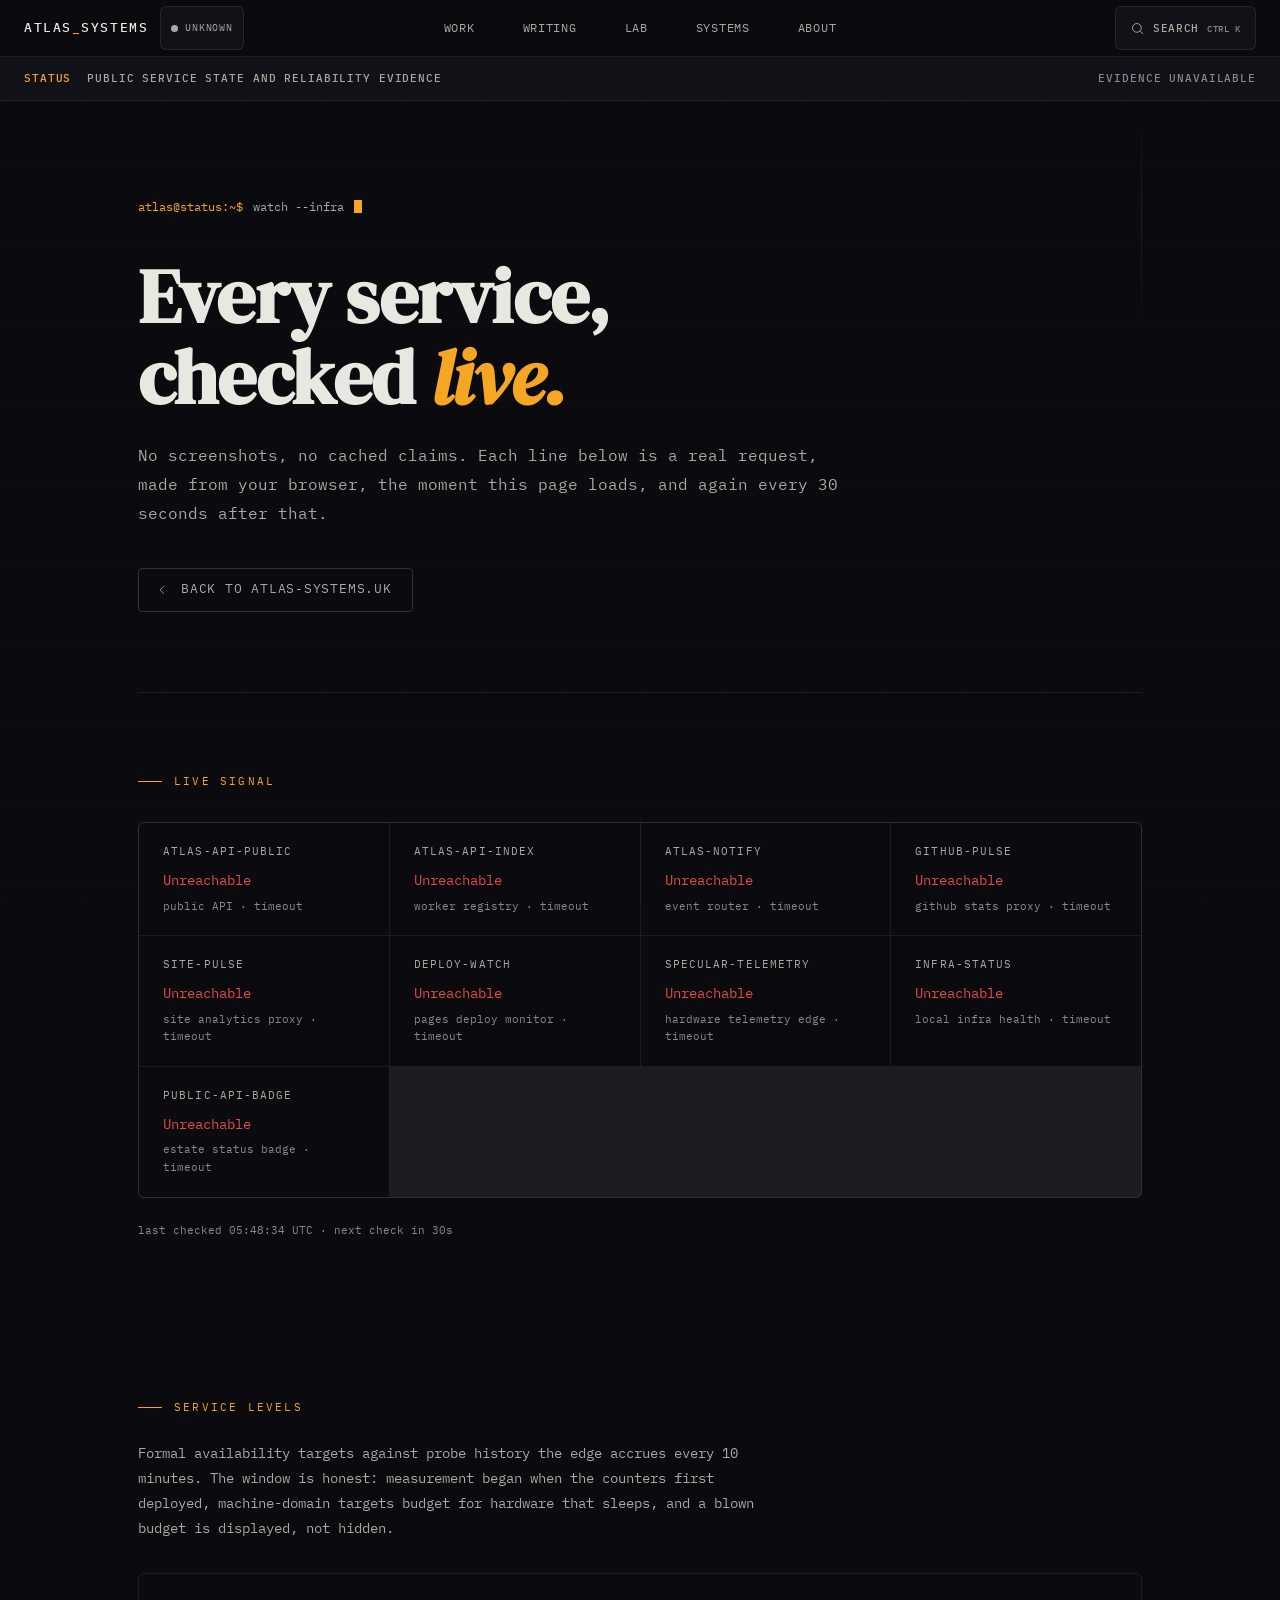
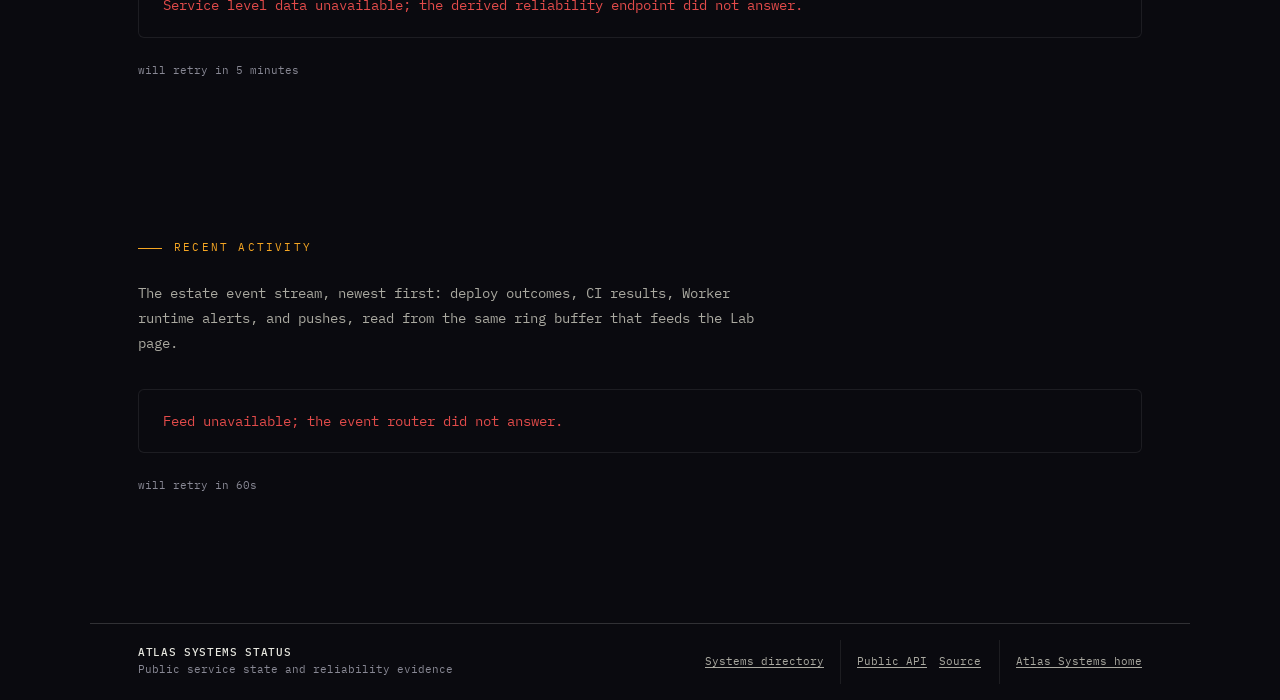
==== commit ec4a0942: "Match the global header to live Lab/X-Ray inner-shell geometry. The previous spacing PRs zeroed nav-" ====
--- a/index.html
+++ b/index.html
@@ -337,11 +337,12 @@
   }
 </style>
 <link rel="stylesheet" href="/static/vendor/atlas-interface/v0.5.0/atlas-interface-kit.css?v=0.5.0">
-<link rel="stylesheet" href="/css/interface-shell.css?v=20260724-interface-v2">
+<link rel="stylesheet" href="/css/interface-shell.css?v=20260813-shell-geometry">
 </head>
 <body data-atlas-bottom-nav="true">
 
 <header class="atlas-global-header status-global-header">
+  <div class="atlas-header__inner">
   <div class="atlas-global-header__identity">
     <a href="https://atlas-systems.uk/" class="nav-wordmark">Atlas<span>_</span>Systems</a>
     <a
@@ -379,6 +380,7 @@
       <kbd>ctrl k</kbd>
     </button>
   </div>
+  </div>
 </header>
 
 <div class="atlas-product-strip status-product-strip">
--- a/css/interface-shell.css
+++ b/css/interface-shell.css
@@ -25,40 +25,61 @@
   font-size: var(--atlas-type-body);
 }
 
-.status-global-header {
+.status-global-header.atlas-global-header {
+  display: block;
   position: sticky;
   top: 0;
   width: 100%;
   min-height: var(--nav-h);
+  padding: 0;
+  background: rgba(10, 10, 15, 0.96);
+}
+
+.status-global-header .atlas-header__inner {
+  width: min(calc(100% - 48px), 1280px);
+  min-height: var(--nav-h);
+  margin-inline: auto;
+  display: grid;
   grid-template-columns: minmax(230px, 1fr) auto minmax(230px, 1fr);
-  padding-inline: var(--atlas-shell-gutter);
-  background: rgba(10, 10, 15, 0.96);
+  align-items: center;
+  gap: 24px;
 }
 
 .status-global-header .atlas-global-header__identity {
+  display: flex;
+  align-items: center;
+  gap: 12px;
   min-width: 0;
 }
 
 .nav-wordmark {
   flex: none;
+  min-height: 44px;
+  display: inline-flex;
+  align-items: center;
 }
 
 .status-global-header .atlas-global-header__nav {
-  gap: var(--atlas-space-3);
+  gap: 24px;
 }
 
 .status-global-header .atlas-global-header__link {
-  padding-inline: var(--atlas-space-2);
-  font-size: var(--atlas-type-meta);
+  padding-inline: 12px;
+  font-size: 12px;
   letter-spacing: 0.06em;
   text-transform: uppercase;
 }
 
+.status-global-header .atlas-status.atlas-estate-status,
 .atlas-estate-status {
-  min-height: var(--atlas-control-compact);
-  padding-inline: var(--atlas-space-3);
+  min-height: 44px;
+  padding: 0 10px;
   border-radius: var(--atlas-radius-md);
   background: var(--atlas-bg-1);
+  color: var(--atlas-text-dim);
+  font: 10px/1 var(--atlas-font-body);
+  letter-spacing: 0.08em;
+  gap: 7px;
   text-decoration: none;
 }
 
@@ -104,15 +125,15 @@
 
 .status-search-button {
   display: inline-flex;
-  min-height: var(--atlas-control-standard);
+  min-height: 44px;
   align-items: center;
-  gap: var(--atlas-space-2);
-  padding-inline: var(--atlas-space-3);
+  gap: 8px;
+  padding: 0 14px;
   border: 1px solid var(--atlas-border);
   border-radius: var(--atlas-radius-md);
   background: var(--atlas-bg-1);
   color: var(--atlas-text-dim);
-  font: 500 var(--atlas-type-meta)/1 var(--atlas-font-body);
+  font: 500 11px/1 var(--atlas-font-body);
   letter-spacing: 0.06em;
   text-transform: uppercase;
   cursor: pointer;
@@ -144,7 +165,7 @@
   display: grid;
   grid-template-columns: auto minmax(0, 1fr) auto;
   min-height: 44px;
-  padding-inline: clamp(var(--atlas-space-4), 4vw, var(--atlas-space-7));
+  padding-inline: max(24px, calc((100% - 1280px) / 2));
   color: var(--atlas-text-dim);
   font: 500 var(--atlas-type-meta)/1.4 var(--atlas-font-body);
   letter-spacing: 0.08em;
@@ -340,32 +361,15 @@
   outline-offset: 3px;
 }
 
-@media (max-width: 1023px) and (min-width: 768px) {
-  .status-global-header {
-    gap: var(--atlas-space-2);
-    padding-inline: var(--atlas-space-4);
-  }
-
-  .status-global-header .atlas-global-header__identity,
-  .status-global-header .atlas-global-header__nav,
-  .status-global-header .atlas-global-header__actions {
-    gap: var(--atlas-space-2);
-  }
-
-  .status-global-header .atlas-global-header__link {
-    padding-inline: var(--atlas-space-1);
-    font-size: 10px;
-  }
-
-  .status-search-button kbd {
-    display: none;
-  }
-}
-
 @media (max-width: 767px) {
-  .status-global-header {
+  .status-global-header.atlas-global-header {
+    padding: 0;
+  }
+
+  .status-global-header .atlas-header__inner {
+    width: min(calc(100% - 32px), 1280px);
     grid-template-columns: minmax(0, 1fr) auto;
-    padding-inline: var(--atlas-space-4);
+    gap: 12px;
   }
 
   .status-global-header .atlas-global-header__identity {
@@ -397,6 +401,7 @@
   .status-product-strip {
     grid-template-columns: 1fr auto;
     gap: var(--atlas-space-2);
+    padding-inline: 16px;
   }
 
   .status-product-strip > span {
